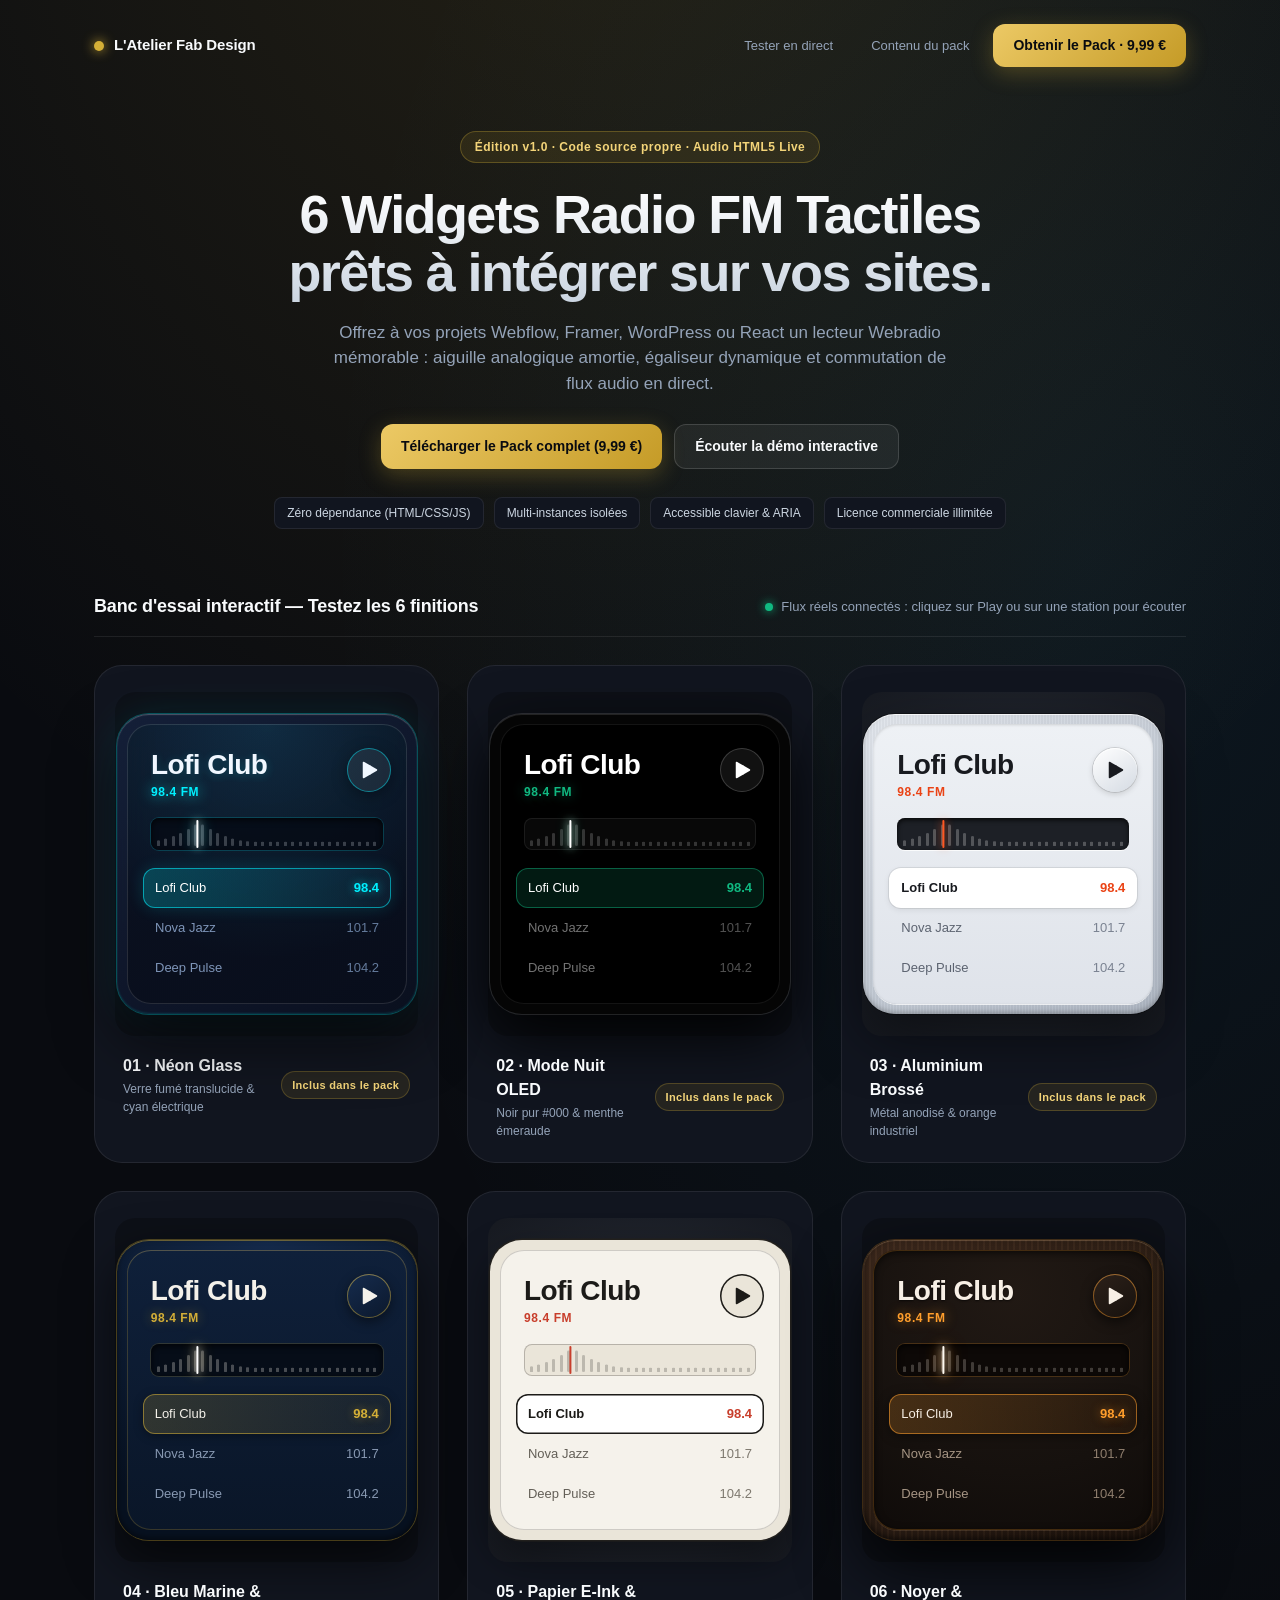
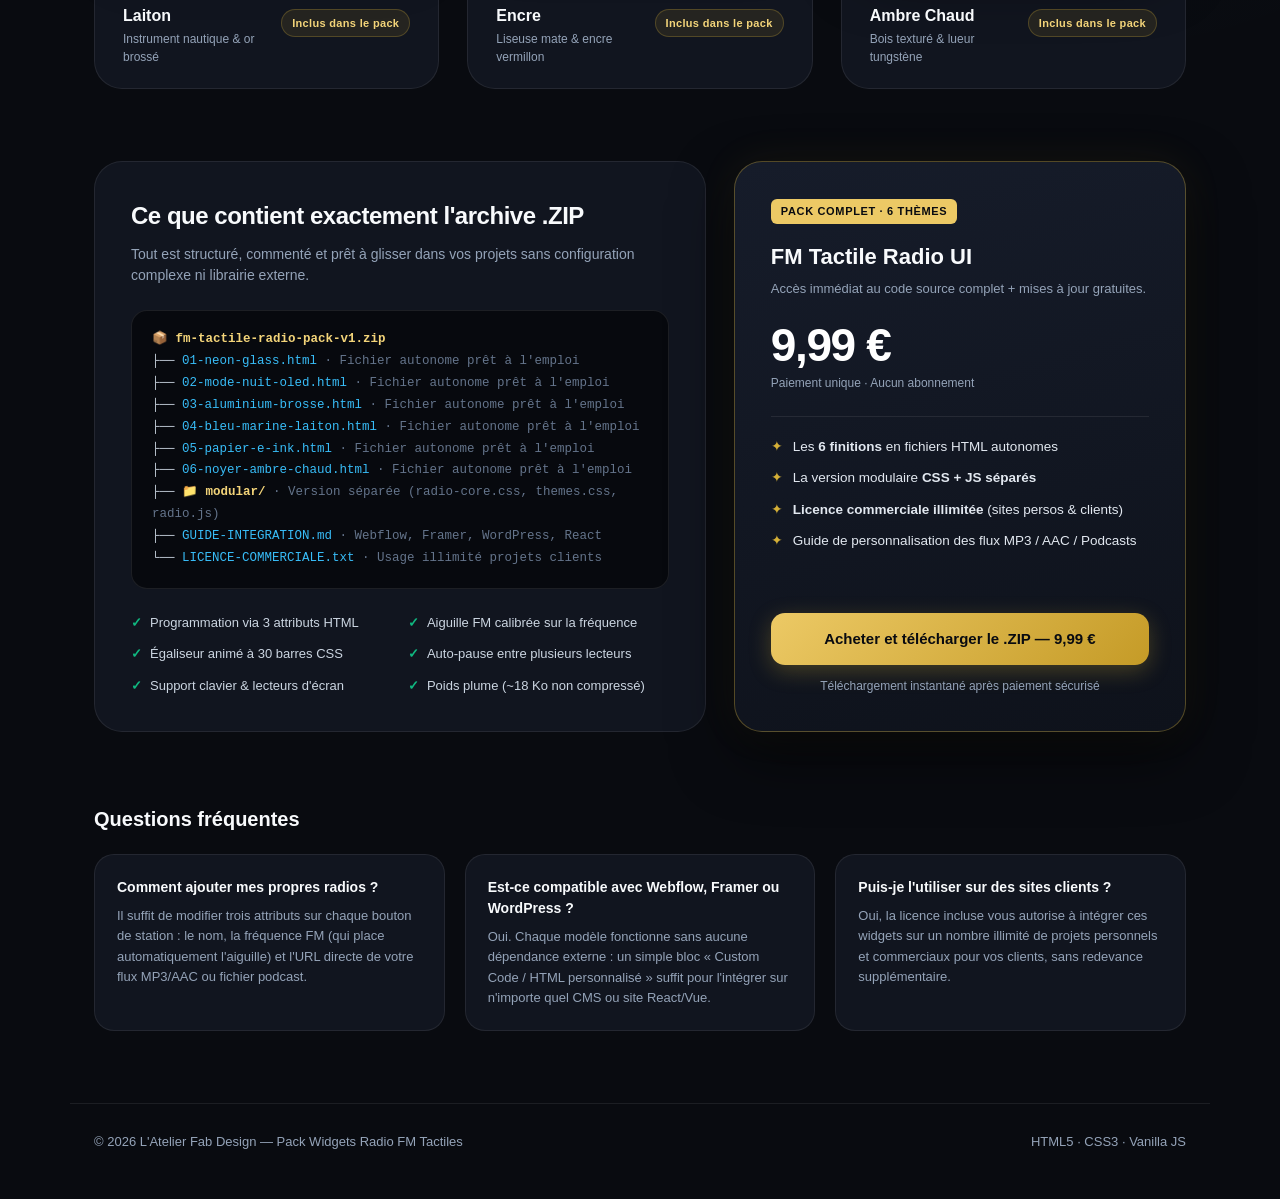
==== index.html @ 163e1817 "Add files via upload" ====
<!DOCTYPE html>
<html lang="fr">
<head>
  <meta charset="UTF-8">
  <meta name="viewport" content="width=device-width, initial-scale=1.0">
  <title>FM Tactile UI — Pack de 6 Widgets Radio Interactifs (HTML/CSS/JS)</title>
  <style>
    :root {
      --bg-page: #090b10;
      --bg-surface: #11151f;
      --bg-surface-hover: #161b28;
      --border-subtle: rgba(255, 255, 255, 0.08);
      --border-strong: rgba(255, 255, 255, 0.16);
      --text-primary: #f8fafc;
      --text-secondary: #94a3b8;
      --accent-gold: #d4af37;
      --accent-cyan: #38bdf8;
      --accent-green: #10b981;
    }

    * {
      box-sizing: border-box;
      margin: 0;
      padding: 0;
    }

    html {
      scroll-behavior: smooth;
    }

    body {
      background-color: var(--bg-page);
      background-image:
        radial-gradient(ellipse 80% 45% at 50% -10%, rgba(212, 175, 55, 0.14), transparent),
        radial-gradient(ellipse 60% 40% at 85% 20%, rgba(56, 189, 248, 0.07), transparent);
      color: var(--text-primary);
      font-family: -apple-system, BlinkMacSystemFont, "Segoe UI", Roboto, Helvetica, Arial, sans-serif;
      -webkit-font-smoothing: antialiased;
      line-height: 1.5;
    }

    /* Navigation commerciale */
    .topbar {
      max-width: 1140px;
      margin: 0 auto;
      padding: 24px 24px 0;
      display: flex;
      align-items: center;
      justify-content: space-between;
      gap: 16px;
    }

    .brand {
      display: flex;
      align-items: center;
      gap: 10px;
      font-weight: 700;
      font-size: 15px;
      letter-spacing: -0.01em;
      color: var(--text-primary);
      text-decoration: none;
    }

    .brand-dot {
      width: 10px;
      height: 10px;
      border-radius: 50%;
      background: var(--accent-gold);
      box-shadow: 0 0 12px var(--accent-gold);
    }

    .nav-actions {
      display: flex;
      align-items: center;
      gap: 10px;
    }

    .btn-ghost {
      color: var(--text-secondary);
      text-decoration: none;
      font-size: 13px;
      font-weight: 500;
      padding: 8px 14px;
      border-radius: 10px;
      transition: color 180ms ease, background-color 180ms ease;
    }

    .btn-ghost:hover {
      color: var(--text-primary);
      background: rgba(255, 255, 255, 0.05);
    }

    @media (max-width: 640px) {
      .btn-ghost { display: none; }
    }

    .btn-primary {
      display: inline-flex;
      align-items: center;
      justify-content: center;
      gap: 8px;
      background: linear-gradient(135deg, #ecc965 0%, #c59b27 100%);
      color: #090b10;
      font-weight: 700;
      font-size: 14px;
      padding: 11px 20px;
      border-radius: 12px;
      text-decoration: none;
      border: 0;
      cursor: pointer;
      box-shadow: 0 6px 22px rgba(212, 175, 55, 0.28);
      transition: transform 180ms ease, box-shadow 180ms ease, filter 180ms ease;
    }

    .btn-primary:hover {
      transform: translateY(-1px);
      box-shadow: 0 10px 28px rgba(212, 175, 55, 0.42);
      filter: brightness(1.04);
    }

    .btn-secondary {
      display: inline-flex;
      align-items: center;
      justify-content: center;
      gap: 8px;
      background: rgba(255, 255, 255, 0.06);
      color: var(--text-primary);
      font-weight: 600;
      font-size: 14px;
      padding: 11px 20px;
      border-radius: 12px;
      text-decoration: none;
      border: 1px solid rgba(255, 255, 255, 0.14);
      transition: background-color 180ms ease, border-color 180ms ease;
    }

    .btn-secondary:hover {
      background: rgba(255, 255, 255, 0.11);
      border-color: rgba(255, 255, 255, 0.25);
    }

    /* Hero Section */
    .hero {
      max-width: 840px;
      margin: 0 auto;
      padding: 64px 24px 48px;
      text-align: center;
    }

    .pill-tag {
      display: inline-flex;
      align-items: center;
      gap: 8px;
      font-size: 12px;
      font-weight: 600;
      letter-spacing: 0.04em;
      color: #f3d479;
      background: rgba(212, 175, 55, 0.1);
      border: 1px solid rgba(212, 175, 55, 0.3);
      padding: 6px 14px;
      border-radius: 999px;
      margin-bottom: 22px;
    }

    .hero h1 {
      font-size: clamp(32px, 5vw, 54px);
      font-weight: 800;
      letter-spacing: -0.03em;
      line-height: 1.08;
      margin-bottom: 18px;
      background: linear-gradient(180deg, #ffffff 0%, #cbd5e1 100%);
      -webkit-background-clip: text;
      -webkit-text-fill-color: transparent;
    }

    .hero p {
      font-size: 17px;
      color: var(--text-secondary);
      max-width: 630px;
      margin: 0 auto 28px;
    }

    .hero-ctas {
      display: flex;
      flex-wrap: wrap;
      justify-content: center;
      gap: 12px;
      margin-bottom: 28px;
    }

    .specs-bar {
      display: flex;
      flex-wrap: wrap;
      justify-content: center;
      gap: 10px;
    }

    .spec-chip {
      font-size: 12px;
      font-weight: 500;
      color: #cbd5e1;
      background: var(--bg-surface);
      border: 1px solid var(--border-subtle);
      padding: 6px 12px;
      border-radius: 8px;
    }

    /* Banc d'essai interactif des 6 modèles */
    .showcase-section {
      max-width: 1140px;
      margin: 0 auto;
      padding: 16px 24px 72px;
    }

    .section-bar {
      display: flex;
      flex-wrap: wrap;
      align-items: center;
      justify-content: space-between;
      gap: 12px;
      margin-bottom: 28px;
      padding-bottom: 16px;
      border-bottom: 1px solid var(--border-subtle);
    }

    .section-bar h2 {
      font-size: 18px;
      font-weight: 600;
      letter-spacing: -0.01em;
    }

    .live-hint {
      display: inline-flex;
      align-items: center;
      gap: 8px;
      font-size: 13px;
      color: var(--text-secondary);
    }

    .live-dot {
      width: 8px;
      height: 8px;
      border-radius: 50%;
      background: var(--accent-green);
      box-shadow: 0 0 10px var(--accent-green);
    }

    .grid {
      display: grid;
      grid-template-columns: repeat(auto-fit, minmax(330px, 1fr));
      gap: 28px;
    }

    .card {
      background: var(--bg-surface);
      border: 1px solid var(--border-subtle);
      border-radius: 28px;
      padding: 26px 20px 22px;
      display: flex;
      flex-direction: column;
      align-items: center;
      transition: transform 240ms cubic-bezier(0.22, 1, 0.36, 1), border-color 240ms ease, background-color 240ms ease;
    }

    .card:hover {
      transform: translateY(-4px);
      border-color: var(--border-strong);
      background: var(--bg-surface-hover);
    }

    .stage {
      width: 100%;
      padding: 22px 0;
      border-radius: 20px;
      display: grid;
      place-items: center;
      margin-bottom: 18px;
      background: rgba(0, 0, 0, 0.25);
    }

    .stage.stage-light {
      background: radial-gradient(circle at 50% 50%, #2a2f3a 0%, #171a21 100%);
    }

    .card-footer {
      width: 100%;
      padding: 0 8px;
      display: flex;
      align-items: center;
      justify-content: space-between;
      gap: 12px;
    }

    .card-meta h3 {
      font-size: 16px;
      font-weight: 600;
      color: var(--text-primary);
    }

    .card-meta p {
      font-size: 12px;
      color: var(--text-secondary);
      margin-top: 2px;
    }

    .included-badge {
      flex: none;
      font-size: 11px;
      font-weight: 600;
      letter-spacing: 0.03em;
      color: #f3d479;
      background: rgba(212, 175, 55, 0.1);
      border: 1px solid rgba(212, 175, 55, 0.26);
      padding: 5px 10px;
      border-radius: 999px;
    }

    /* Section Contenu du Pack & Bloc Tarifaire */
    .offer-section {
      max-width: 1140px;
      margin: 0 auto 72px;
      padding: 0 24px;
      display: grid;
      grid-template-columns: 1.15fr 0.85fr;
      gap: 28px;
      align-items: stretch;
    }

    @media (max-width: 900px) {
      .offer-section {
        grid-template-columns: 1fr;
      }
    }

    .zip-card, .pricing-card {
      background: var(--bg-surface);
      border: 1px solid var(--border-subtle);
      border-radius: 28px;
      padding: 36px;
    }

    @media (max-width: 600px) {
      .zip-card, .pricing-card {
        padding: 24px;
      }
    }

    .zip-card h2 {
      font-size: 24px;
      font-weight: 700;
      letter-spacing: -0.02em;
      margin-bottom: 10px;
    }

    .zip-card > p {
      font-size: 14px;
      color: var(--text-secondary);
      margin-bottom: 24px;
    }

    .zip-tree {
      background: #07090e;
      border: 1px solid rgba(255, 255, 255, 0.09);
      border-radius: 16px;
      padding: 18px 20px;
      font-family: ui-monospace, SFMono-Regular, Menlo, Monaco, Consolas, monospace;
      font-size: 12.5px;
      line-height: 1.75;
      color: #cbd5e1;
      margin-bottom: 24px;
    }

    .zip-tree .folder { color: #f3d479; font-weight: 600; }
    .zip-tree .file { color: #38bdf8; }
    .zip-tree .note { color: #64748b; }

    .features-list {
      list-style: none;
      display: grid;
      grid-template-columns: 1fr 1fr;
      gap: 12px 16px;
      font-size: 13px;
      color: #cbd5e1;
    }

    @media (max-width: 560px) {
      .features-list {
        grid-template-columns: 1fr;
      }
    }

    .features-list li::before {
      content: "✓";
      color: var(--accent-green);
      font-weight: 700;
      margin-right: 8px;
    }

    /* Carte Tarifaire */
    .pricing-card {
      background: linear-gradient(165deg, #161c2a 0%, #0e121b 100%);
      border: 1px solid rgba(212, 175, 55, 0.35);
      box-shadow: 0 24px 60px rgba(0, 0, 0, 0.55), 0 0 40px rgba(212, 175, 55, 0.08);
      display: flex;
      flex-direction: column;
      justify-content: space-between;
    }

    .pricing-badge {
      display: inline-block;
      align-self: flex-start;
      font-size: 11px;
      font-weight: 700;
      text-transform: uppercase;
      letter-spacing: 0.06em;
      color: #090b10;
      background: #ecc965;
      padding: 4px 10px;
      border-radius: 6px;
      margin-bottom: 16px;
    }

    .pricing-card h3 {
      font-size: 22px;
      font-weight: 700;
      margin-bottom: 6px;
    }

    .pricing-sub {
      font-size: 13px;
      color: var(--text-secondary);
      margin-bottom: 24px;
    }

    .price-row {
      display: flex;
      align-items: baseline;
      gap: 10px;
      margin-bottom: 6px;
    }

    .price-amount {
      font-size: 46px;
      font-weight: 800;
      letter-spacing: -0.03em;
      color: #ffffff;
      line-height: 1;
    }

    .price-tax {
      font-size: 12px;
      color: var(--text-secondary);
      margin-bottom: 24px;
    }

    .pricing-perks {
      list-style: none;
      display: flex;
      flex-direction: column;
      gap: 11px;
      font-size: 13.5px;
      color: #e2e8f0;
      margin-bottom: 28px;
      padding-top: 20px;
      border-top: 1px solid var(--border-subtle);
    }

    .pricing-perks li::before {
      content: "✦";
      color: var(--accent-gold);
      margin-right: 10px;
    }

    .btn-buy-full {
      width: 100%;
      padding: 15px 20px;
      font-size: 15px;
      border-radius: 14px;
    }

    .guarantee-note {
      text-align: center;
      font-size: 12px;
      color: var(--text-secondary);
      margin-top: 12px;
    }

    /* FAQ rapide */
    .faq-section {
      max-width: 1140px;
      margin: 0 auto 72px;
      padding: 0 24px;
    }

    .faq-section h2 {
      font-size: 20px;
      font-weight: 700;
      margin-bottom: 20px;
    }

    .faq-grid {
      display: grid;
      grid-template-columns: repeat(auto-fit, minmax(260px, 1fr));
      gap: 20px;
    }

    .faq-item {
      background: var(--bg-surface);
      border: 1px solid var(--border-subtle);
      border-radius: 20px;
      padding: 22px;
    }

    .faq-item h3 {
      font-size: 14px;
      font-weight: 600;
      color: var(--text-primary);
      margin-bottom: 8px;
    }

    .faq-item p {
      font-size: 13px;
      color: var(--text-secondary);
      line-height: 1.55;
    }

    /* Footer */
    footer {
      max-width: 1140px;
      margin: 0 auto;
      padding: 28px 24px 48px;
      border-top: 1px solid var(--border-subtle);
      display: flex;
      flex-wrap: wrap;
      justify-content: space-between;
      align-items: center;
      gap: 16px;
      font-size: 13px;
      color: var(--text-secondary);
    }

    /* ========================================================================
       STYLES DU COMPOSANT WIDGET RADIO (DÉMONSTRATION INTERACTIVE)
    ========================================================================= */
    @property --lvl { syntax: "<number>"; inherits: false; initial-value: 0.2; }

    .radio-bg {
      --eq-dur: 800ms;
      --eq-low: 0.4;
      --eq-ease: ease-in-out;
      --tuner-dur: 700ms;
      --tuner-ease: cubic-bezier(0.34, 1.36, 0.64, 1);
      --pill-dur: 250ms;
      --pill-ease: cubic-bezier(0.22, 1, 0.36, 1);
      --text-swap-dur: 150ms;
      --text-swap-translate-y: 4px;
      --text-swap-blur: 2px;
      --text-swap-ease: ease-in-out;
      --ease-smooth-out: cubic-bezier(0.22, 1, 0.36, 1);
      --press-dur: 150ms;
      --press-scale: 0.99;
      --play-pause-dur: 200ms;
      --play-pause-ease: cubic-bezier(0.22, 1, 0.36, 1);

      font-family: -apple-system, BlinkMacSystemFont, "Segoe UI", Roboto, Helvetica, Arial, sans-serif;
      -webkit-font-smoothing: antialiased;
      width: 300px;
      height: 300px;
      padding: 10px;
      border-radius: 32px;
      display: grid;
      place-items: center;
    }

    :where(.radio-bg), :where(.radio-bg) *, :where(.radio-bg) *::before, :where(.radio-bg) *::after {
      box-sizing: border-box;
      margin: 0;
      padding: 0;
    }

    :where(.radio-bg) button {
      font: inherit;
      border: 0;
      background: none;
      color: inherit;
      cursor: pointer;
      text-align: left;
      -webkit-tap-highlight-color: transparent;
      touch-action: manipulation;
      -webkit-user-select: none;
      user-select: none;
      -webkit-touch-callout: none;
    }

    .radio-bg .radio {
      width: 280px;
      height: 280px;
      padding: 16px;
      border-radius: 24px;
      display: flex;
      flex-direction: column;
      justify-content: space-between;
    }

    .radio-bg .head {
      display: flex;
      align-items: flex-start;
      justify-content: space-between;
      gap: 12px;
      padding: 8px 0 0 8px;
    }

    .radio-bg .meta { flex: 1; min-width: 0; }

    .radio-bg .name {
      font-size: 28px;
      line-height: 34px;
      font-weight: 600;
      letter-spacing: -0.02em;
      white-space: nowrap;
      overflow: hidden;
      text-overflow: ellipsis;
    }

    .radio-bg .freq {
      font-size: 12px;
      line-height: 16px;
      font-weight: 700;
      letter-spacing: 0.05em;
      font-variant-numeric: tabular-nums;
      margin-top: 2px;
    }

    .radio-bg .t-text-swap {
      display: inline-block;
      transform: translateY(0);
      filter: blur(0);
      opacity: 1;
      transition: transform var(--text-swap-dur) var(--text-swap-ease), filter var(--text-swap-dur) var(--text-swap-ease), opacity var(--text-swap-dur) var(--text-swap-ease);
    }
    .radio-bg .t-text-swap.is-soft { --text-swap-translate-y: 0px; }
    .radio-bg .t-text-swap.is-exit { transform: translateY(calc(var(--text-swap-translate-y) * -1)); filter: blur(var(--text-swap-blur)); opacity: 0; }
    .radio-bg .t-text-swap.is-enter-start { transform: translateY(var(--text-swap-translate-y)); filter: blur(var(--text-swap-blur)); opacity: 0; transition: none; }

    .radio-bg .play {
      --press-scale: 0.94;
      flex: none;
      width: 44px;
      height: 44px;
      border-radius: 50%;
      display: grid;
      place-items: center;
      transition: transform var(--press-dur) var(--ease-smooth-out), box-shadow var(--press-dur) var(--ease-smooth-out), color var(--press-dur) var(--ease-smooth-out), background-color var(--press-dur) var(--ease-smooth-out);
    }

    .radio-bg .play.is-loading { animation: radio-buffer 900ms ease-in-out infinite alternate; }
    @keyframes radio-buffer { from { opacity: 0.55; } to { opacity: 1; } }

    .radio-bg .play .t-play-pause { width: 24px; height: 24px; }
    .radio-bg .play:is(:active, .is-pressed) { transform: scale(var(--press-scale)); }

    .radio-bg .list { position: relative; display: flex; flex-direction: column; gap: 0; }

    .radio-bg .pill {
      position: absolute;
      left: 0;
      top: 0;
      width: 100%;
      height: 40px;
      border-radius: 12px;
      transform: translateY(0);
      transition: transform var(--pill-dur) var(--pill-ease);
    }
    .radio-bg .pill.no-anim { transition: none; }

    .radio-bg .tuner {
      position: relative;
      height: 32px;
      margin: 0 8px;
      padding: 4px 6px;
      border-radius: 8px;
      display: flex;
      align-items: flex-end;
      justify-content: space-between;
    }

    .radio-bg .tuner .bar {
      --lvl: 0.2;
      flex: none;
      width: 3px;
      height: 100%;
      border-radius: 2px;
      transform-origin: bottom;
      transform: scaleY(var(--lvl));
      transition: --lvl var(--tuner-dur) var(--tuner-ease);
    }

    .radio-bg .tuner[data-playing="true"] .bar {
      animation: radio-eq var(--bar-dur, 800ms) var(--eq-ease) infinite alternate;
      animation-delay: var(--bar-delay, 0ms);
    }

    @keyframes radio-eq {
      from { transform: scaleY(calc(var(--lvl) * var(--eq-low))); }
      to { transform: scaleY(var(--lvl)); }
    }

    .radio-bg .tuner .needle {
      position: absolute;
      left: 0;
      top: 2px;
      bottom: 2px;
      width: 2px;
      margin-left: -1px;
      border-radius: 2px;
      transform: translateX(0);
      transition: transform var(--tuner-dur) var(--tuner-ease);
    }
    .radio-bg .tuner .needle.no-anim { transition: none; }

    .radio-bg .row {
      --press-scale: 0.99;
      position: relative;
      height: 40px;
      padding: 0 12px;
      border-radius: 12px;
      display: flex;
      align-items: center;
      justify-content: space-between;
      font-size: 13px;
      font-weight: 500;
      line-height: 20px;
      transition: transform var(--press-dur) var(--ease-smooth-out), color var(--press-dur) var(--ease-smooth-out);
    }
    .radio-bg .row .f { font-variant-numeric: tabular-nums; transition: color var(--press-dur) var(--ease-smooth-out); }
    .radio-bg .row:is(:active, .is-pressed) { transform: scale(var(--press-scale)); }

    .radio-bg .t-play-pause { display: inline-grid; place-items: center; width: 24px; height: 24px; flex: none; }
    .radio-bg .t-play-pause svg { display: block; width: 100%; height: 100%; overflow: visible; }
    .radio-bg .t-play-pause path { fill: currentColor; stroke: currentColor; stroke-width: 1.5; stroke-linejoin: round; vector-effect: non-scaling-stroke; transition: d var(--play-pause-dur) var(--play-pause-ease), opacity var(--play-pause-dur) var(--play-pause-ease); }
    .radio-bg .t-play-pause .t-pp-pl, .radio-bg .t-play-pause .t-pp-pr, .radio-bg .t-play-pause[data-state="pause"] .t-pp-l, .radio-bg .t-play-pause[data-state="pause"] .t-pp-r { opacity: 0; }
    .radio-bg .t-play-pause[data-state="pause"] .t-pp-pl, .radio-bg .t-play-pause[data-state="pause"] .t-pp-pr { opacity: 1; }
    @supports (d: path("M0 0")) {
      .radio-bg .t-play-pause .t-pp-pl, .radio-bg .t-play-pause .t-pp-pr { display: none; }
      .radio-bg .t-play-pause .t-pp-l { d: path("M6.5 4.5 13 8.25 13 15.75 6.5 19.5Z"); }
      .radio-bg .t-play-pause .t-pp-r { d: path("M13 8.25 19.5 12 19.5 12 13 15.75Z"); }
      .radio-bg .t-play-pause[data-state="pause"] .t-pp-l { opacity: 1; d: path("M6.5 5 10 5 10 19 6.5 19Z"); }
      .radio-bg .t-play-pause[data-state="pause"] .t-pp-r { opacity: 1; d: path("M14 5 17.5 5 17.5 19 14 19Z"); }
    }

    @media (prefers-reduced-motion: reduce) {
      .radio-bg .tuner .bar, .radio-bg .tuner .needle, .radio-bg .t-text-swap,
      .radio-bg .pill, .radio-bg .row, .radio-bg .play, .radio-bg .t-play-pause path {
        animation: none !important;
        transition: none !important;
      }
      .radio-bg .row:is(:active, .is-pressed), .radio-bg .play:is(:active, .is-pressed) { transform: none; }
    }

    /* THÈME 1 : NÉON GLASS */
    .theme-neon-glass {
      background: linear-gradient(145deg, rgba(22, 34, 62, 0.85) 0%, rgba(10, 16, 32, 0.92) 100%);
      backdrop-filter: blur(20px);
      -webkit-backdrop-filter: blur(20px);
      box-shadow: inset 0 1px 1px rgba(255, 255, 255, 0.25), inset 0 -1px 2px rgba(0, 240, 255, 0.15), 0 0 0 1px rgba(0, 240, 255, 0.28), 0 24px 60px rgba(0, 0, 0, 0.65), 0 0 40px rgba(0, 240, 255, 0.12);
      color: #f0f7ff;
    }
    .theme-neon-glass .radio { background: radial-gradient(circle at 50% 0%, rgba(0, 240, 255, 0.08) 0%, rgba(8, 13, 26, 0.75) 75%); box-shadow: inset 0 0 0 1px rgba(255, 255, 255, 0.12); }
    .theme-neon-glass .name { color: #f0f7ff; text-shadow: 0 2px 10px rgba(0, 240, 255, 0.2); }
    .theme-neon-glass .freq { color: #00f0ff; text-shadow: 0 0 14px rgba(0, 240, 255, 0.75); }
    .theme-neon-glass .play { color: #f0f7ff; background: rgba(255, 255, 255, 0.07); box-shadow: inset 0 0 0 1px rgba(0, 240, 255, 0.45), 0 4px 15px rgba(0, 0, 0, 0.35); }
    @media (hover: hover) and (pointer: fine) { .theme-neon-glass .play:hover { color: #00f0ff; box-shadow: inset 0 0 0 1px #00f0ff, 0 0 18px rgba(0, 240, 255, 0.45); } }
    .theme-neon-glass .pill { background: linear-gradient(90deg, rgba(0, 240, 255, 0.22) 0%, rgba(56, 189, 248, 0.08) 100%); box-shadow: inset 0 0 0 1px rgba(0, 240, 255, 0.55), 0 0 16px rgba(0, 240, 255, 0.15); }
    .theme-neon-glass .tuner { background: rgba(4, 8, 18, 0.75); box-shadow: inset 0 2px 6px rgba(0, 0, 0, 0.7), 0 0 0 1px rgba(0, 240, 255, 0.18); }
    .theme-neon-glass .tuner .bar { background: rgba(240, 247, 255, 0.22); }
    .theme-neon-glass .tuner[data-playing="true"] .bar { background: linear-gradient(to top, #0284c7, #00f0ff); }
    .theme-neon-glass .tuner .needle { background: #ffffff; box-shadow: 0 0 8px #ffffff, 0 0 16px #00f0ff; }
    .theme-neon-glass .row { color: #7e95b8; }
    .theme-neon-glass .row[aria-checked="true"] { color: #ffffff; }
    .theme-neon-glass .row .f { color: #647b9c; }
    .theme-neon-glass .row[aria-checked="true"] .f { color: #00f0ff; font-weight: 600; text-shadow: 0 0 10px rgba(0, 240, 255, 0.6); }
    @media (hover: hover) and (pointer: fine) { .theme-neon-glass .row:hover { color: #f0f7ff; } }
    .theme-neon-glass button:focus-visible { outline: 2px solid #00f0ff; outline-offset: 2px; }

    /* THÈME 2 : MODE NUIT OLED */
    .theme-oled-dark {
      background: #050505;
      box-shadow: inset 0 1px 0 rgba(255, 255, 255, 0.12), 0 0 0 1px rgba(255, 255, 255, 0.12), 0 24px 60px rgba(0, 0, 0, 0.9);
      color: #ffffff;
    }
    .theme-oled-dark .radio { background: #000000; box-shadow: inset 0 0 0 1px rgba(255, 255, 255, 0.08); }
    .theme-oled-dark .name { color: #ffffff; }
    .theme-oled-dark .freq { color: #10b981; text-shadow: 0 0 12px rgba(16, 185, 129, 0.5); }
    .theme-oled-dark .play { color: #ffffff; background: #111111; box-shadow: inset 0 0 0 1px rgba(255, 255, 255, 0.18); }
    @media (hover: hover) and (pointer: fine) { .theme-oled-dark .play:hover { color: #10b981; box-shadow: inset 0 0 0 1px #10b981, 0 0 14px rgba(16, 185, 129, 0.3); } }
    .theme-oled-dark .pill { background: rgba(16, 185, 129, 0.14); box-shadow: inset 0 0 0 1px rgba(16, 185, 129, 0.45); }
    .theme-oled-dark .tuner { background: #080808; box-shadow: inset 0 0 0 1px rgba(255, 255, 255, 0.08); }
    .theme-oled-dark .tuner .bar { background: rgba(255, 255, 255, 0.18); }
    .theme-oled-dark .tuner[data-playing="true"] .bar { background: linear-gradient(to top, #059669, #34d399); }
    .theme-oled-dark .tuner .needle { background: #ffffff; box-shadow: 0 0 8px #ffffff, 0 0 12px #10b981; }
    .theme-oled-dark .row { color: #737373; }
    .theme-oled-dark .row[aria-checked="true"] { color: #ffffff; }
    .theme-oled-dark .row .f { color: #525252; }
    .theme-oled-dark .row[aria-checked="true"] .f { color: #10b981; font-weight: 600; }
    @media (hover: hover) and (pointer: fine) { .theme-oled-dark .row:hover { color: #e5e5e5; } }
    .theme-oled-dark button:focus-visible { outline: 2px solid #10b981; outline-offset: 2px; }

    /* THÈME 3 : ALUMINIUM BROSSÉ */
    .theme-brushed-alu {
      background: repeating-linear-gradient(90deg, rgba(255,255,255,0.04) 0px, rgba(255,255,255,0.04) 1px, rgba(0,0,0,0.03) 1px, rgba(0,0,0,0.03) 3px), linear-gradient(145deg, #e2e6ec 0%, #c5ccd6 50%, #aeb6c2 100%);
      box-shadow: inset 0 1px 1px rgba(255, 255, 255, 0.85), inset 0 -2px 5px rgba(0, 0, 0, 0.25), 0 0 0 1px rgba(0, 0, 0, 0.35), 0 24px 55px rgba(0, 0, 0, 0.5);
      color: #181a1f;
    }
    .theme-brushed-alu .radio { background: linear-gradient(180deg, #eef1f5 0%, #dfe3ea 100%); box-shadow: inset 0 1px 3px rgba(0, 0, 0, 0.14), 0 1px 0 rgba(255, 255, 255, 0.75); }
    .theme-brushed-alu .name { color: #181a1f; }
    .theme-brushed-alu .freq { color: #ea4315; }
    .theme-brushed-alu .play { color: #181a1f; background: linear-gradient(145deg, #ffffff, #d5dbe3); box-shadow: inset 0 1px 0 rgba(255, 255, 255, 0.9), 0 2px 6px rgba(0, 0, 0, 0.16), 0 0 0 1px rgba(0, 0, 0, 0.12); }
    @media (hover: hover) and (pointer: fine) { .theme-brushed-alu .play:hover { color: #ea4315; } }
    .theme-brushed-alu .pill { background: #ffffff; box-shadow: 0 2px 6px rgba(0, 0, 0, 0.08), 0 0 0 1px rgba(0, 0, 0, 0.08); }
    .theme-brushed-alu .tuner { background: #1d2026; box-shadow: inset 0 2px 5px rgba(0, 0, 0, 0.75), 0 1px 0 rgba(255, 255, 255, 0.8); }
    .theme-brushed-alu .tuner .bar { background: rgba(255, 255, 255, 0.24); }
    .theme-brushed-alu .tuner[data-playing="true"] .bar { background: linear-gradient(to top, #ea4315, #ff8a65); }
    .theme-brushed-alu .tuner .needle { background: #ff5722; box-shadow: 0 0 8px rgba(255, 87, 34, 0.9); }
    .theme-brushed-alu .row { color: #5c6370; }
    .theme-brushed-alu .row[aria-checked="true"] { color: #181a1f; font-weight: 600; }
    .theme-brushed-alu .row .f { color: #7a8291; }
    .theme-brushed-alu .row[aria-checked="true"] .f { color: #ea4315; font-weight: 700; }
    @media (hover: hover) and (pointer: fine) { .theme-brushed-alu .row:hover { color: #181a1f; } }
    .theme-brushed-alu button:focus-visible { outline: 2px solid #ea4315; outline-offset: 2px; }

    /* THÈME 4 : BLEU MARINE & LAITON */
    .theme-navy-brass {
      background: radial-gradient(circle at 50% 0%, #14294a 0%, #071120 85%);
      box-shadow: inset 0 1px 0 0 rgba(212, 175, 55, 0.45), inset 0 -2px 6px rgba(0, 0, 0, 0.5), 0 0 0 1px rgba(212, 175, 55, 0.32), 0 20px 50px rgba(0, 0, 0, 0.65);
      color: #f4f1ea;
    }
    .theme-navy-brass .radio { background: linear-gradient(180deg, #0f203a 0%, #0a1628 100%); box-shadow: inset 0 0 0 1px rgba(212, 175, 55, 0.22), inset 0 1px 0 0 rgba(244, 241, 234, 0.12); }
    .theme-navy-brass .name { color: #f4f1ea; }
    .theme-navy-brass .freq { color: #d4af37; text-shadow: 0 0 12px rgba(212, 175, 55, 0.45); }
    .theme-navy-brass .play { color: #f4f1ea; background: linear-gradient(145deg, #162c4e, #0b182c); box-shadow: inset 0 0 0 1px rgba(212, 175, 55, 0.48), inset 0 1px 0 rgba(244, 241, 234, 0.15), 0 4px 12px rgba(0, 0, 0, 0.45); }
    @media (hover: hover) and (pointer: fine) { .theme-navy-brass .play:hover { color: #d4af37; box-shadow: inset 0 0 0 1px #d4af37, 0 0 16px rgba(212, 175, 55, 0.3); } }
    .theme-navy-brass .pill { background: linear-gradient(90deg, rgba(212, 175, 55, 0.18) 0%, rgba(212, 175, 55, 0.06) 100%); box-shadow: inset 0 0 0 1px rgba(212, 175, 55, 0.55), 0 2px 10px rgba(0, 0, 0, 0.35); }
    .theme-navy-brass .tuner { background: #060d18; box-shadow: inset 0 2px 6px rgba(0, 0, 0, 0.75), 0 0 0 1px rgba(212, 175, 55, 0.18); }
    .theme-navy-brass .tuner .bar { background: rgba(244, 241, 234, 0.28); }
    .theme-navy-brass .tuner[data-playing="true"] .bar { background: linear-gradient(to top, #d4af37, #fff7df); }
    .theme-navy-brass .tuner .needle { background: #ffffff; box-shadow: 0 0 8px #ffffff, 0 0 14px #d4af37; }
    .theme-navy-brass .row { color: #8899b2; }
    .theme-navy-brass .row[aria-checked="true"] { color: #f4f1ea; }
    .theme-navy-brass .row .f { color: #8899b2; }
    .theme-navy-brass .row[aria-checked="true"] .f { color: #d4af37; font-weight: 600; text-shadow: 0 0 10px rgba(212, 175, 55, 0.45); }
    @media (hover: hover) and (pointer: fine) { .theme-navy-brass .row:hover { color: #f4f1ea; } }
    .theme-navy-brass button:focus-visible { outline: 2px solid #d4af37; outline-offset: 2px; }

    /* THÈME 5 : PAPIER E-INK & ENCRE */
    .theme-e-ink {
      background: #eae5d9;
      box-shadow: 0 0 0 1.5px #22201d, 0 18px 40px rgba(0, 0, 0, 0.45);
      color: #1c1b18;
    }
    .theme-e-ink .radio { background: #f5f2eb; box-shadow: inset 0 0 0 1px rgba(28, 27, 24, 0.18); }
    .theme-e-ink .name { color: #1c1b18; }
    .theme-e-ink .freq { color: #c83e2b; }
    .theme-e-ink .play { color: #1c1b18; background: #eae5d9; box-shadow: inset 0 0 0 1.5px #1c1b18; }
    @media (hover: hover) and (pointer: fine) { .theme-e-ink .play:hover { background: #1c1b18; color: #f5f2eb; } }
    .theme-e-ink .pill { background: #ffffff; box-shadow: inset 0 0 0 1.5px #1c1b18; }
    .theme-e-ink .tuner { background: #eae5d9; box-shadow: inset 0 0 0 1px rgba(28, 27, 24, 0.25); }
    .theme-e-ink .tuner .bar { background: rgba(28, 27, 24, 0.22); }
    .theme-e-ink .tuner[data-playing="true"] .bar { background: #1c1b18; }
    .theme-e-ink .tuner .needle { background: #c83e2b; width: 2.5px; }
    .theme-e-ink .row { color: #635f57; }
    .theme-e-ink .row[aria-checked="true"] { color: #1c1b18; font-weight: 600; }
    .theme-e-ink .row .f { color: #7d786e; }
    .theme-e-ink .row[aria-checked="true"] .f { color: #c83e2b; font-weight: 700; }
    @media (hover: hover) and (pointer: fine) { .theme-e-ink .row:hover { color: #1c1b18; } }
    .theme-e-ink button:focus-visible { outline: 2px solid #c83e2b; outline-offset: 2px; }

    /* THÈME 6 : NOYER & AMBRE CHAUD */
    .theme-walnut-amber {
      background: repeating-linear-gradient(90deg, rgba(255, 190, 130, 0.03) 0px, rgba(255, 190, 130, 0.03) 2px, rgba(0, 0, 0, 0.08) 2px, rgba(0, 0, 0, 0.08) 6px), linear-gradient(145deg, #3c281c 0%, #2b1d14 55%, #1c120c 100%);
      box-shadow: inset 0 1px 1px rgba(255, 205, 155, 0.28), inset 0 -2px 6px rgba(0, 0, 0, 0.65), 0 0 0 1px rgba(255, 158, 44, 0.22), 0 26px 65px rgba(0, 0, 0, 0.85);
      color: #f7efe5;
    }
    .theme-walnut-amber .radio { background: radial-gradient(circle at 50% 15%, #211914 0%, #16110e 65%, #0f0b09 100%); box-shadow: inset 0 0 0 1px rgba(255, 158, 44, 0.22), inset 0 2px 8px rgba(0, 0, 0, 0.75), 0 1px 0 rgba(255, 205, 155, 0.14); }
    .theme-walnut-amber .name { color: #f7efe5; text-shadow: 0 1px 2px rgba(0, 0, 0, 0.6); }
    .theme-walnut-amber .freq { color: #ff9e2c; text-shadow: 0 0 12px rgba(255, 158, 44, 0.55); }
    .theme-walnut-amber .play { color: #f7efe5; background: linear-gradient(145deg, #2c211a, #17110d); box-shadow: inset 0 0 0 1px rgba(255, 158, 44, 0.45), inset 0 1px 0 rgba(255, 225, 190, 0.16), 0 4px 12px rgba(0, 0, 0, 0.55); }
    @media (hover: hover) and (pointer: fine) { .theme-walnut-amber .play:hover { color: #ff9e2c; box-shadow: inset 0 0 0 1px #ff9e2c, 0 0 16px rgba(255, 158, 44, 0.35); } }
    .theme-walnut-amber .pill { background: linear-gradient(90deg, rgba(255, 158, 44, 0.2) 0%, rgba(255, 123, 0, 0.06) 100%); box-shadow: inset 0 0 0 1px rgba(255, 158, 44, 0.55), 0 2px 12px rgba(0, 0, 0, 0.45); }
    .theme-walnut-amber .tuner { background: #0d0907; box-shadow: inset 0 2px 6px rgba(0, 0, 0, 0.85), 0 0 0 1px rgba(255, 158, 44, 0.2); }
    .theme-walnut-amber .tuner .bar { background: rgba(247, 239, 229, 0.22); }
    .theme-walnut-amber .tuner[data-playing="true"] .bar { background: linear-gradient(to top, #ff7b00, #ffd494); }
    .theme-walnut-amber .tuner .needle { background: #fff9f0; box-shadow: 0 0 8px #fff9f0, 0 0 14px #ff9e2c, 0 0 20px rgba(255, 123, 0, 0.65); }
    .theme-walnut-amber .row { color: #a69584; }
    .theme-walnut-amber .row[aria-checked="true"] { color: #f7efe5; }
    .theme-walnut-amber .row .f { color: #8f7e6e; }
    .theme-walnut-amber .row[aria-checked="true"] .f { color: #ff9e2c; font-weight: 600; text-shadow: 0 0 10px rgba(255, 158, 44, 0.5); }
    @media (hover: hover) and (pointer: fine) { .theme-walnut-amber .row:hover { color: #f7efe5; } }
    .theme-walnut-amber button:focus-visible { outline: 2px solid #ff9e2c; outline-offset: 2px; }
  </style>
</head>
<body>

  <nav class="topbar">
    <a href="#" class="brand">
      <span class="brand-dot"></span>
      <span>L'Atelier Fab Design</span>
    </a>
    <div class="nav-actions">
      <a href="#demo" class="btn-ghost">Tester en direct</a>
      <a href="#contenu-zip" class="btn-ghost">Contenu du pack</a>
      <a href="#tarif" class="btn-primary">Obtenir le Pack · 9,99 €</a>
    </div>
  </nav>

  <header class="hero">
    <div class="pill-tag">Édition v1.0 · Code source propre · Audio HTML5 Live</div>
    <h1>6 Widgets Radio FM Tactiles<br>prêts à intégrer sur vos sites.</h1>
    <p>Offrez à vos projets Webflow, Framer, WordPress ou React un lecteur Webradio mémorable : aiguille analogique amortie, égaliseur dynamique et commutation de flux audio en direct.</p>
    <div class="hero-ctas">
      <a href="#tarif" class="btn-primary">Télécharger le Pack complet (9,99 €)</a>
      <a href="#demo" class="btn-secondary">Écouter la démo interactive</a>
    </div>
    <div class="specs-bar">
      <span class="spec-chip">Zéro dépendance (HTML/CSS/JS)</span>
      <span class="spec-chip">Multi-instances isolées</span>
      <span class="spec-chip">Accessible clavier &amp; ARIA</span>
      <span class="spec-chip">Licence commerciale illimitée</span>
    </div>
  </header>

  <!-- BANC D'ESSAI INTERACTIF DES 6 MODÈLES -->
  <section class="showcase-section" id="demo">
    <div class="section-bar">
      <h2>Banc d'essai interactif — Testez les 6 finitions</h2>
      <div class="live-hint">
        <span class="live-dot"></span>
        <span>Flux réels connectés : cliquez sur Play ou sur une station pour écouter</span>
      </div>
    </div>

    <div class="grid">

      <!-- 1. NÉON GLASS -->
      <article class="card">
        <div class="stage">
          <div class="radio-bg theme-neon-glass">
            <div class="radio" role="group" aria-label="Radio Néon Glass">
              <div class="head">
                <div class="meta">
                  <h2 class="name"><span class="t-text-swap is-soft" data-name>Lofi Club</span></h2>
                  <p class="freq"><span class="t-text-swap is-soft" data-freq>98.4 FM</span></p>
                </div>
                <button type="button" class="play" data-play aria-label="Lecture">
                  <span class="t-play-pause" data-state="play" aria-hidden="true">
                    <svg viewBox="0 0 24 24"><path class="t-pp-l" d="M6.5 4.5 13 8.25 13 15.75 6.5 19.5Z"/><path class="t-pp-r" d="M13 8.25 19.5 12 19.5 12 13 15.75Z"/><path class="t-pp-pl" d="M6.5 5 10 5 10 19 6.5 19Z"/><path class="t-pp-pr" d="M14 5 17.5 5 17.5 19 14 19Z"/></svg>
                  </span>
                </button>
              </div>
              <div class="tuner" data-tuner aria-hidden="true"><span class="needle" data-needle></span></div>
              <div class="list" role="radiogroup" aria-label="Stations">
                <span class="pill" data-pill aria-hidden="true"></span>
                <button type="button" class="row" role="radio" aria-checked="true" data-name="Lofi Club" data-freq="98.4 FM" data-stream="https://ice1.somafm.com/groovesalad-128-mp3"><span>Lofi Club</span><span class="f">98.4</span></button>
                <button type="button" class="row" role="radio" aria-checked="false" data-name="Nova Jazz" data-freq="101.7 FM" data-stream="https://ice1.somafm.com/sonicuniverse-128-mp3"><span>Nova Jazz</span><span class="f">101.7</span></button>
                <button type="button" class="row" role="radio" aria-checked="false" data-name="Deep Pulse" data-freq="104.2 FM" data-stream="https://ice1.somafm.com/deepspaceone-128-mp3"><span>Deep Pulse</span><span class="f">104.2</span></button>
              </div>
              <audio preload="none" data-audio></audio>
            </div>
          </div>
        </div>
        <div class="card-footer">
          <div class="card-meta">
            <h3>01 · Néon Glass</h3>
            <p>Verre fumé translucide &amp; cyan électrique</p>
          </div>
          <span class="included-badge">Inclus dans le pack</span>
        </div>
      </article>

      <!-- 2. MODE NUIT OLED -->
      <article class="card">
        <div class="stage">
          <div class="radio-bg theme-oled-dark">
            <div class="radio" role="group" aria-label="Radio Mode Nuit OLED">
              <div class="head">
                <div class="meta">
                  <h2 class="name"><span class="t-text-swap is-soft" data-name>Lofi Club</span></h2>
                  <p class="freq"><span class="t-text-swap is-soft" data-freq>98.4 FM</span></p>
                </div>
                <button type="button" class="play" data-play aria-label="Lecture">
                  <span class="t-play-pause" data-state="play" aria-hidden="true">
                    <svg viewBox="0 0 24 24"><path class="t-pp-l" d="M6.5 4.5 13 8.25 13 15.75 6.5 19.5Z"/><path class="t-pp-r" d="M13 8.25 19.5 12 19.5 12 13 15.75Z"/><path class="t-pp-pl" d="M6.5 5 10 5 10 19 6.5 19Z"/><path class="t-pp-pr" d="M14 5 17.5 5 17.5 19 14 19Z"/></svg>
                  </span>
                </button>
              </div>
              <div class="tuner" data-tuner aria-hidden="true"><span class="needle" data-needle></span></div>
              <div class="list" role="radiogroup" aria-label="Stations">
                <span class="pill" data-pill aria-hidden="true"></span>
                <button type="button" class="row" role="radio" aria-checked="true" data-name="Lofi Club" data-freq="98.4 FM" data-stream="https://ice1.somafm.com/groovesalad-128-mp3"><span>Lofi Club</span><span class="f">98.4</span></button>
                <button type="button" class="row" role="radio" aria-checked="false" data-name="Nova Jazz" data-freq="101.7 FM" data-stream="https://ice1.somafm.com/sonicuniverse-128-mp3"><span>Nova Jazz</span><span class="f">101.7</span></button>
                <button type="button" class="row" role="radio" aria-checked="false" data-name="Deep Pulse" data-freq="104.2 FM" data-stream="https://ice1.somafm.com/deepspaceone-128-mp3"><span>Deep Pulse</span><span class="f">104.2</span></button>
              </div>
              <audio preload="none" data-audio></audio>
            </div>
          </div>
        </div>
        <div class="card-footer">
          <div class="card-meta">
            <h3>02 · Mode Nuit OLED</h3>
            <p>Noir pur #000 &amp; menthe émeraude</p>
          </div>
          <span class="included-badge">Inclus dans le pack</span>
        </div>
      </article>

      <!-- 3. ALUMINIUM BROSSÉ -->
      <article class="card">
        <div class="stage stage-light">
          <div class="radio-bg theme-brushed-alu">
            <div class="radio" role="group" aria-label="Radio Aluminium Brossé">
              <div class="head">
                <div class="meta">
                  <h2 class="name"><span class="t-text-swap is-soft" data-name>Lofi Club</span></h2>
                  <p class="freq"><span class="t-text-swap is-soft" data-freq>98.4 FM</span></p>
                </div>
                <button type="button" class="play" data-play aria-label="Lecture">
                  <span class="t-play-pause" data-state="play" aria-hidden="true">
                    <svg viewBox="0 0 24 24"><path class="t-pp-l" d="M6.5 4.5 13 8.25 13 15.75 6.5 19.5Z"/><path class="t-pp-r" d="M13 8.25 19.5 12 19.5 12 13 15.75Z"/><path class="t-pp-pl" d="M6.5 5 10 5 10 19 6.5 19Z"/><path class="t-pp-pr" d="M14 5 17.5 5 17.5 19 14 19Z"/></svg>
                  </span>
                </button>
              </div>
              <div class="tuner" data-tuner aria-hidden="true"><span class="needle" data-needle></span></div>
              <div class="list" role="radiogroup" aria-label="Stations">
                <span class="pill" data-pill aria-hidden="true"></span>
                <button type="button" class="row" role="radio" aria-checked="true" data-name="Lofi Club" data-freq="98.4 FM" data-stream="https://ice1.somafm.com/groovesalad-128-mp3"><span>Lofi Club</span><span class="f">98.4</span></button>
                <button type="button" class="row" role="radio" aria-checked="false" data-name="Nova Jazz" data-freq="101.7 FM" data-stream="https://ice1.somafm.com/sonicuniverse-128-mp3"><span>Nova Jazz</span><span class="f">101.7</span></button>
                <button type="button" class="row" role="radio" aria-checked="false" data-name="Deep Pulse" data-freq="104.2 FM" data-stream="https://ice1.somafm.com/deepspaceone-128-mp3"><span>Deep Pulse</span><span class="f">104.2</span></button>
              </div>
              <audio preload="none" data-audio></audio>
            </div>
          </div>
        </div>
        <div class="card-footer">
          <div class="card-meta">
            <h3>03 · Aluminium Brossé</h3>
            <p>Métal anodisé &amp; orange industriel</p>
          </div>
          <span class="included-badge">Inclus dans le pack</span>
        </div>
      </article>

      <!-- 4. BLEU MARINE & LAITON -->
      <article class="card">
        <div class="stage">
          <div class="radio-bg theme-navy-brass">
            <div class="radio" role="group" aria-label="Radio Bleu Marine & Laiton">
              <div class="head">
                <div class="meta">
                  <h2 class="name"><span class="t-text-swap is-soft" data-name>Lofi Club</span></h2>
                  <p class="freq"><span class="t-text-swap is-soft" data-freq>98.4 FM</span></p>
                </div>
                <button type="button" class="play" data-play aria-label="Lecture">
                  <span class="t-play-pause" data-state="play" aria-hidden="true">
                    <svg viewBox="0 0 24 24"><path class="t-pp-l" d="M6.5 4.5 13 8.25 13 15.75 6.5 19.5Z"/><path class="t-pp-r" d="M13 8.25 19.5 12 19.5 12 13 15.75Z"/><path class="t-pp-pl" d="M6.5 5 10 5 10 19 6.5 19Z"/><path class="t-pp-pr" d="M14 5 17.5 5 17.5 19 14 19Z"/></svg>
                  </span>
                </button>
              </div>
              <div class="tuner" data-tuner aria-hidden="true"><span class="needle" data-needle></span></div>
              <div class="list" role="radiogroup" aria-label="Stations">
                <span class="pill" data-pill aria-hidden="true"></span>
                <button type="button" class="row" role="radio" aria-checked="true" data-name="Lofi Club" data-freq="98.4 FM" data-stream="https://ice1.somafm.com/groovesalad-128-mp3"><span>Lofi Club</span><span class="f">98.4</span></button>
                <button type="button" class="row" role="radio" aria-checked="false" data-name="Nova Jazz" data-freq="101.7 FM" data-stream="https://ice1.somafm.com/sonicuniverse-128-mp3"><span>Nova Jazz</span><span class="f">101.7</span></button>
                <button type="button" class="row" role="radio" aria-checked="false" data-name="Deep Pulse" data-freq="104.2 FM" data-stream="https://ice1.somafm.com/deepspaceone-128-mp3"><span>Deep Pulse</span><span class="f">104.2</span></button>
              </div>
              <audio preload="none" data-audio></audio>
            </div>
          </div>
        </div>
        <div class="card-footer">
          <div class="card-meta">
            <h3>04 · Bleu Marine &amp; Laiton</h3>
            <p>Instrument nautique &amp; or brossé</p>
          </div>
          <span class="included-badge">Inclus dans le pack</span>
        </div>
      </article>

      <!-- 5. PAPIER E-INK -->
      <article class="card">
        <div class="stage stage-light">
          <div class="radio-bg theme-e-ink">
            <div class="radio" role="group" aria-label="Radio Papier E-Ink">
              <div class="head">
                <div class="meta">
                  <h2 class="name"><span class="t-text-swap is-soft" data-name>Lofi Club</span></h2>
                  <p class="freq"><span class="t-text-swap is-soft" data-freq>98.4 FM</span></p>
                </div>
                <button type="button" class="play" data-play aria-label="Lecture">
                  <span class="t-play-pause" data-state="play" aria-hidden="true">
                    <svg viewBox="0 0 24 24"><path class="t-pp-l" d="M6.5 4.5 13 8.25 13 15.75 6.5 19.5Z"/><path class="t-pp-r" d="M13 8.25 19.5 12 19.5 12 13 15.75Z"/><path class="t-pp-pl" d="M6.5 5 10 5 10 19 6.5 19Z"/><path class="t-pp-pr" d="M14 5 17.5 5 17.5 19 14 19Z"/></svg>
                  </span>
                </button>
              </div>
              <div class="tuner" data-tuner aria-hidden="true"><span class="needle" data-needle></span></div>
              <div class="list" role="radiogroup" aria-label="Stations">
                <span class="pill" data-pill aria-hidden="true"></span>
                <button type="button" class="row" role="radio" aria-checked="true" data-name="Lofi Club" data-freq="98.4 FM" data-stream="https://ice1.somafm.com/groovesalad-128-mp3"><span>Lofi Club</span><span class="f">98.4</span></button>
                <button type="button" class="row" role="radio" aria-checked="false" data-name="Nova Jazz" data-freq="101.7 FM" data-stream="https://ice1.somafm.com/sonicuniverse-128-mp3"><span>Nova Jazz</span><span class="f">101.7</span></button>
                <button type="button" class="row" role="radio" aria-checked="false" data-name="Deep Pulse" data-freq="104.2 FM" data-stream="https://ice1.somafm.com/deepspaceone-128-mp3"><span>Deep Pulse</span><span class="f">104.2</span></button>
              </div>
              <audio preload="none" data-audio></audio>
            </div>
          </div>
        </div>
        <div class="card-footer">
          <div class="card-meta">
            <h3>05 · Papier E-Ink &amp; Encre</h3>
            <p>Liseuse mate &amp; encre vermillon</p>
          </div>
          <span class="included-badge">Inclus dans le pack</span>
        </div>
      </article>

      <!-- 6. NOYER & AMBRE CHAUD -->
      <article class="card">
        <div class="stage">
          <div class="radio-bg theme-walnut-amber">
            <div class="radio" role="group" aria-label="Radio Noyer & Ambre Chaud">
              <div class="head">
                <div class="meta">
                  <h2 class="name"><span class="t-text-swap is-soft" data-name>Lofi Club</span></h2>
                  <p class="freq"><span class="t-text-swap is-soft" data-freq>98.4 FM</span></p>
                </div>
                <button type="button" class="play" data-play aria-label="Lecture">
                  <span class="t-play-pause" data-state="play" aria-hidden="true">
                    <svg viewBox="0 0 24 24"><path class="t-pp-l" d="M6.5 4.5 13 8.25 13 15.75 6.5 19.5Z"/><path class="t-pp-r" d="M13 8.25 19.5 12 19.5 12 13 15.75Z"/><path class="t-pp-pl" d="M6.5 5 10 5 10 19 6.5 19Z"/><path class="t-pp-pr" d="M14 5 17.5 5 17.5 19 14 19Z"/></svg>
                  </span>
                </button>
              </div>
              <div class="tuner" data-tuner aria-hidden="true"><span class="needle" data-needle></span></div>
              <div class="list" role="radiogroup" aria-label="Stations">
                <span class="pill" data-pill aria-hidden="true"></span>
                <button type="button" class="row" role="radio" aria-checked="true" data-name="Lofi Club" data-freq="98.4 FM" data-stream="https://ice1.somafm.com/groovesalad-128-mp3"><span>Lofi Club</span><span class="f">98.4</span></button>
                <button type="button" class="row" role="radio" aria-checked="false" data-name="Nova Jazz" data-freq="101.7 FM" data-stream="https://ice1.somafm.com/sonicuniverse-128-mp3"><span>Nova Jazz</span><span class="f">101.7</span></button>
                <button type="button" class="row" role="radio" aria-checked="false" data-name="Deep Pulse" data-freq="104.2 FM" data-stream="https://ice1.somafm.com/deepspaceone-128-mp3"><span>Deep Pulse</span><span class="f">104.2</span></button>
              </div>
              <audio preload="none" data-audio></audio>
            </div>
          </div>
        </div>
        <div class="card-footer">
          <div class="card-meta">
            <h3>06 · Noyer &amp; Ambre Chaud</h3>
            <p>Bois texturé &amp; lueur tungstène</p>
          </div>
          <span class="included-badge">Inclus dans le pack</span>
        </div>
      </article>

    </div>
  </section>

  <!-- CONTENU EXACT DU .ZIP + BLOC TARIFAIRE -->
  <section class="offer-section" id="contenu-zip">
    <div class="zip-card">
      <h2>Ce que contient exactement l'archive .ZIP</h2>
      <p>Tout est structuré, commenté et prêt à glisser dans vos projets sans configuration complexe ni librairie externe.</p>

      <div class="zip-tree" aria-label="Arborescence des fichiers inclus">
        <div><span class="folder">📦 fm-tactile-radio-pack-v1.zip</span></div>
        <div>├── <span class="file">01-neon-glass.html</span> <span class="note">· Fichier autonome prêt à l'emploi</span></div>
        <div>├── <span class="file">02-mode-nuit-oled.html</span> <span class="note">· Fichier autonome prêt à l'emploi</span></div>
        <div>├── <span class="file">03-aluminium-brosse.html</span> <span class="note">· Fichier autonome prêt à l'emploi</span></div>
        <div>├── <span class="file">04-bleu-marine-laiton.html</span> <span class="note">· Fichier autonome prêt à l'emploi</span></div>
        <div>├── <span class="file">05-papier-e-ink.html</span> <span class="note">· Fichier autonome prêt à l'emploi</span></div>
        <div>├── <span class="file">06-noyer-ambre-chaud.html</span> <span class="note">· Fichier autonome prêt à l'emploi</span></div>
        <div>├── <span class="folder">📁 modular/</span> <span class="note">· Version séparée (radio-core.css, themes.css, radio.js)</span></div>
        <div>├── <span class="file">GUIDE-INTEGRATION.md</span> <span class="note">· Webflow, Framer, WordPress, React</span></div>
        <div>└── <span class="file">LICENCE-COMMERCIALE.txt</span> <span class="note">· Usage illimité projets clients</span></div>
      </div>

      <ul class="features-list">
        <li>Programmation via 3 attributs HTML</li>
        <li>Aiguille FM calibrée sur la fréquence</li>
        <li>Égaliseur animé à 30 barres CSS</li>
        <li>Auto-pause entre plusieurs lecteurs</li>
        <li>Support clavier &amp; lecteurs d'écran</li>
        <li>Poids plume (~18 Ko non compressé)</li>
      </ul>
    </div>

    <aside class="pricing-card" id="tarif">
      <div>
        <span class="pricing-badge">Pack Complet · 6 Thèmes</span>
        <h3>FM Tactile Radio UI</h3>
        <p class="pricing-sub">Accès immédiat au code source complet + mises à jour gratuites.</p>

        <div class="price-row">
          <span class="price-amount">9,99 €</span>
        </div>
        <p class="price-tax">Paiement unique · Aucun abonnement</p>

        <ul class="pricing-perks">
          <li>Les <strong>6 finitions</strong> en fichiers HTML autonomes</li>
          <li>La version modulaire <strong>CSS + JS séparés</strong></li>
          <li><strong>Licence commerciale illimitée</strong> (sites persos &amp; clients)</li>
          <li>Guide de personnalisation des flux MP3 / AAC / Podcasts</li>
        </ul>
      </div>

      <div>
        <!-- Remplacez le href="#" par votre URL produit Gumroad ou Lemon Squeezy -->
        <a href="#" class="btn-primary btn-buy-full" id="checkout-button">Acheter et télécharger le .ZIP — 9,99 €</a>
        <p class="guarantee-note">Téléchargement instantané après paiement sécurisé</p>
      </div>
    </aside>
  </section>

  <!-- FAQ RAPIDE POUR LEVER LES FREINS -->
  <section class="faq-section">
    <h2>Questions fréquentes</h2>
    <div class="faq-grid">
      <div class="faq-item">
        <h3>Comment ajouter mes propres radios ?</h3>
        <p>Il suffit de modifier trois attributs sur chaque bouton de station : le nom, la fréquence FM (qui place automatiquement l'aiguille) et l'URL directe de votre flux MP3/AAC ou fichier podcast.</p>
      </div>
      <div class="faq-item">
        <h3>Est-ce compatible avec Webflow, Framer ou WordPress ?</h3>
        <p>Oui. Chaque modèle fonctionne sans aucune dépendance externe : un simple bloc « Custom Code / HTML personnalisé » suffit pour l'intégrer sur n'importe quel CMS ou site React/Vue.</p>
      </div>
      <div class="faq-item">
        <h3>Puis-je l'utiliser sur des sites clients ?</h3>
        <p>Oui, la licence incluse vous autorise à intégrer ces widgets sur un nombre illimité de projets personnels et commerciaux pour vos clients, sans redevance supplémentaire.</p>
      </div>
    </div>
  </section>

  <footer>
    <span>© 2026 L'Atelier Fab Design — Pack Widgets Radio FM Tactiles</span>
    <span>HTML5 · CSS3 · Vanilla JS</span>
  </footer>

  <script>
    (function () {
      if (window.__radioWidgetInit) return;
      window.__radioWidgetInit = true;

      var widgets = Array.prototype.slice.call(document.querySelectorAll('.radio'));
      var instances = [];

      widgets.forEach(function (root) {
        var rows = Array.prototype.slice.call(root.querySelectorAll('.row'));
        var pill = root.querySelector('[data-pill]');
        var play = root.querySelector('[data-play]');
        var icon = root.querySelector('.t-play-pause');
        var nameEl = root.querySelector('[data-name]');
        var freqEl = root.querySelector('[data-freq]');
        var tuner = root.querySelector('[data-tuner]');
        var needle = root.querySelector('[data-needle]');
        var audio = root.querySelector('[data-audio]');
        var swapMs = parseFloat(getComputedStyle(root).getPropertyValue('--text-swap-dur')) || 150;

        var current = 0, playing = false;
        var bars = [], N = 30;

        for (var b = 0; b < N; b++) {
          var s = document.createElement('span');
          s.className = 'bar';
          s.style.setProperty('--bar-dur', (500 + (b * 53) % 400) + 'ms');
          s.style.setProperty('--bar-delay', (-((b * 137) % 800)) + 'ms');
          tuner.insertBefore(s, needle);
          bars.push(s);
        }

        function tune(i, instant) {
          var f = parseFloat(rows[i].dataset.freq);
          var p = Math.max(0, Math.min(1, (f - 96) / 12));
          bars.forEach(function (bar, k) {
            var prox = Math.max(0, 1 - Math.abs((k + 0.5) / N - p) / 0.25);
            bar.style.setProperty('--lvl', (0.18 + 0.82 * prox * prox).toFixed(3));
          });
          if (instant) needle.classList.add('no-anim');
          needle.style.transform = 'translateX(' + (p * tuner.offsetWidth) + 'px)';
          if (instant) { void needle.offsetHeight; needle.classList.remove('no-anim'); }
        }

        function place(i, instant) {
          if (instant) pill.classList.add('no-anim');
          pill.style.transform = 'translateY(' + (rows[i].offsetTop) + 'px)';
          if (instant) { void pill.offsetHeight; pill.classList.remove('no-anim'); }
        }

        function swap(el, next) {
          if (el.textContent === next) return;
          el.classList.add('is-exit');
          setTimeout(function () {
            el.textContent = next;
            el.classList.remove('is-exit');
            el.classList.add('is-enter-start');
            void el.offsetHeight;
            el.classList.remove('is-enter-start');
          }, swapMs);
        }

        function syncUI(v) {
          playing = v;
          tuner.setAttribute('data-playing', v ? 'true' : 'false');
          icon.setAttribute('data-state', v ? 'pause' : 'play');
          play.setAttribute('aria-label', v ? 'Pause' : 'Lecture');
          if (!v) play.classList.remove('is-loading');
        }

        function loadAndPlay(index) {
          var url = rows[index].dataset.stream;
          if (!url) return;

          instances.forEach(function (inst) {
            if (inst !== api) inst.pause();
          });

          play.classList.add('is-loading');
          syncUI(true);

          if (audio.src !== url) {
            audio.src = url;
          }
          var promise = audio.play();
          if (promise !== undefined) {
            promise.then(function () {
              play.classList.remove('is-loading');
            }).catch(function () {
              syncUI(false);
            });
          }
        }

        function stopAudio() {
          syncUI(false);
          audio.pause();
          audio.removeAttribute('src');
          audio.load();
        }

        function setPlaying(v) {
          if (v) {
            loadAndPlay(current);
          } else {
            stopAudio();
          }
        }

        function select(i) {
          if (i === current) {
            if (!playing) setPlaying(true);
            return;
          }
          current = i;
          rows.forEach(function (r, k) {
            r.setAttribute('aria-checked', k === i ? 'true' : 'false');
            r.tabIndex = k === i ? 0 : -1;
          });
          place(i, false);
          tune(i, false);
          swap(nameEl, rows[i].dataset.name);
          swap(freqEl, rows[i].dataset.freq);
          loadAndPlay(i);
        }

        audio.addEventListener('playing', function () { play.classList.remove('is-loading'); });
        audio.addEventListener('waiting', function () { if (playing) play.classList.add('is-loading'); });
        audio.addEventListener('error', function () { syncUI(false); });

        rows.forEach(function (r, k) {
          r.tabIndex = k === 0 ? 0 : -1;
          r.addEventListener('click', function () { select(k); });
          r.addEventListener('keydown', function (e) {
            var d = e.key === 'ArrowDown' || e.key === 'ArrowRight' ? 1 : e.key === 'ArrowUp' || e.key === 'ArrowLeft' ? -1 : 0;
            if (!d) return;
            e.preventDefault();
            var n = (k + d + rows.length) % rows.length;
            select(n);
            rows[n].focus();
          });
        });

        play.addEventListener('click', function () { setPlaying(!playing); });
        place(0, true);
        tune(0, true);
        window.addEventListener('load', function () { place(current, true); tune(current, true); });
        window.addEventListener('resize', function () { place(current, true); tune(current, true); });

        var api = { pause: stopAudio };
        instances.push(api);
      });

      // Retour tactile mobile
      var min = 150;
      document.addEventListener('pointerdown', function (e) {
        if (e.pointerType === 'mouse') return;
        var el = e.target && e.target.closest && e.target.closest('.radio-bg button');
        if (!el || el.disabled) return;
        var t0 = performance.now();
        clearTimeout(el._tPress);
        el.classList.add('is-pressed');
        function up() {
          document.removeEventListener('pointerup', up, true);
          document.removeEventListener('pointercancel', up, true);
          el._tPress = setTimeout(function () { el.classList.remove('is-pressed'); }, Math.max(0, min - (performance.now() - t0)));
        }
        document.addEventListener('pointerup', up, true);
        document.addEventListener('pointercancel', up, true);
      }, { passive: true });
    })();
  </script>

</body>
</html>
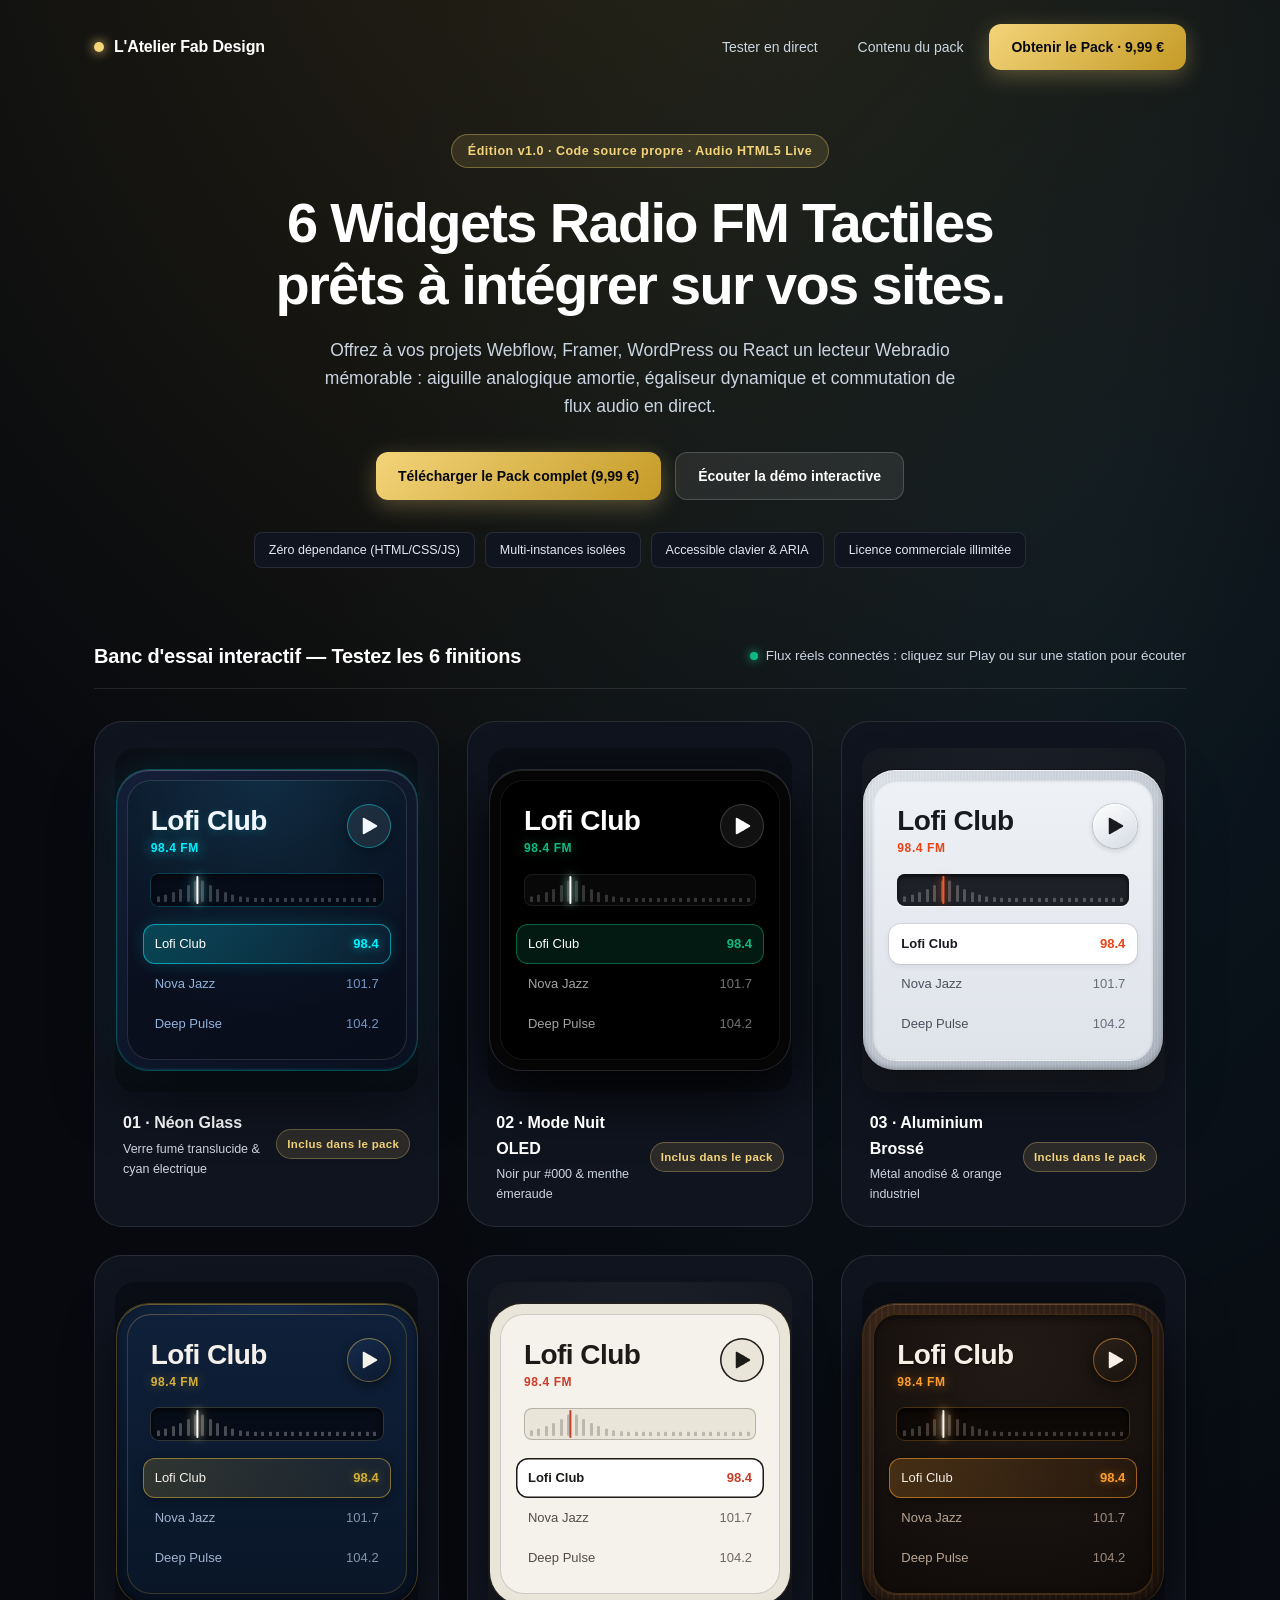
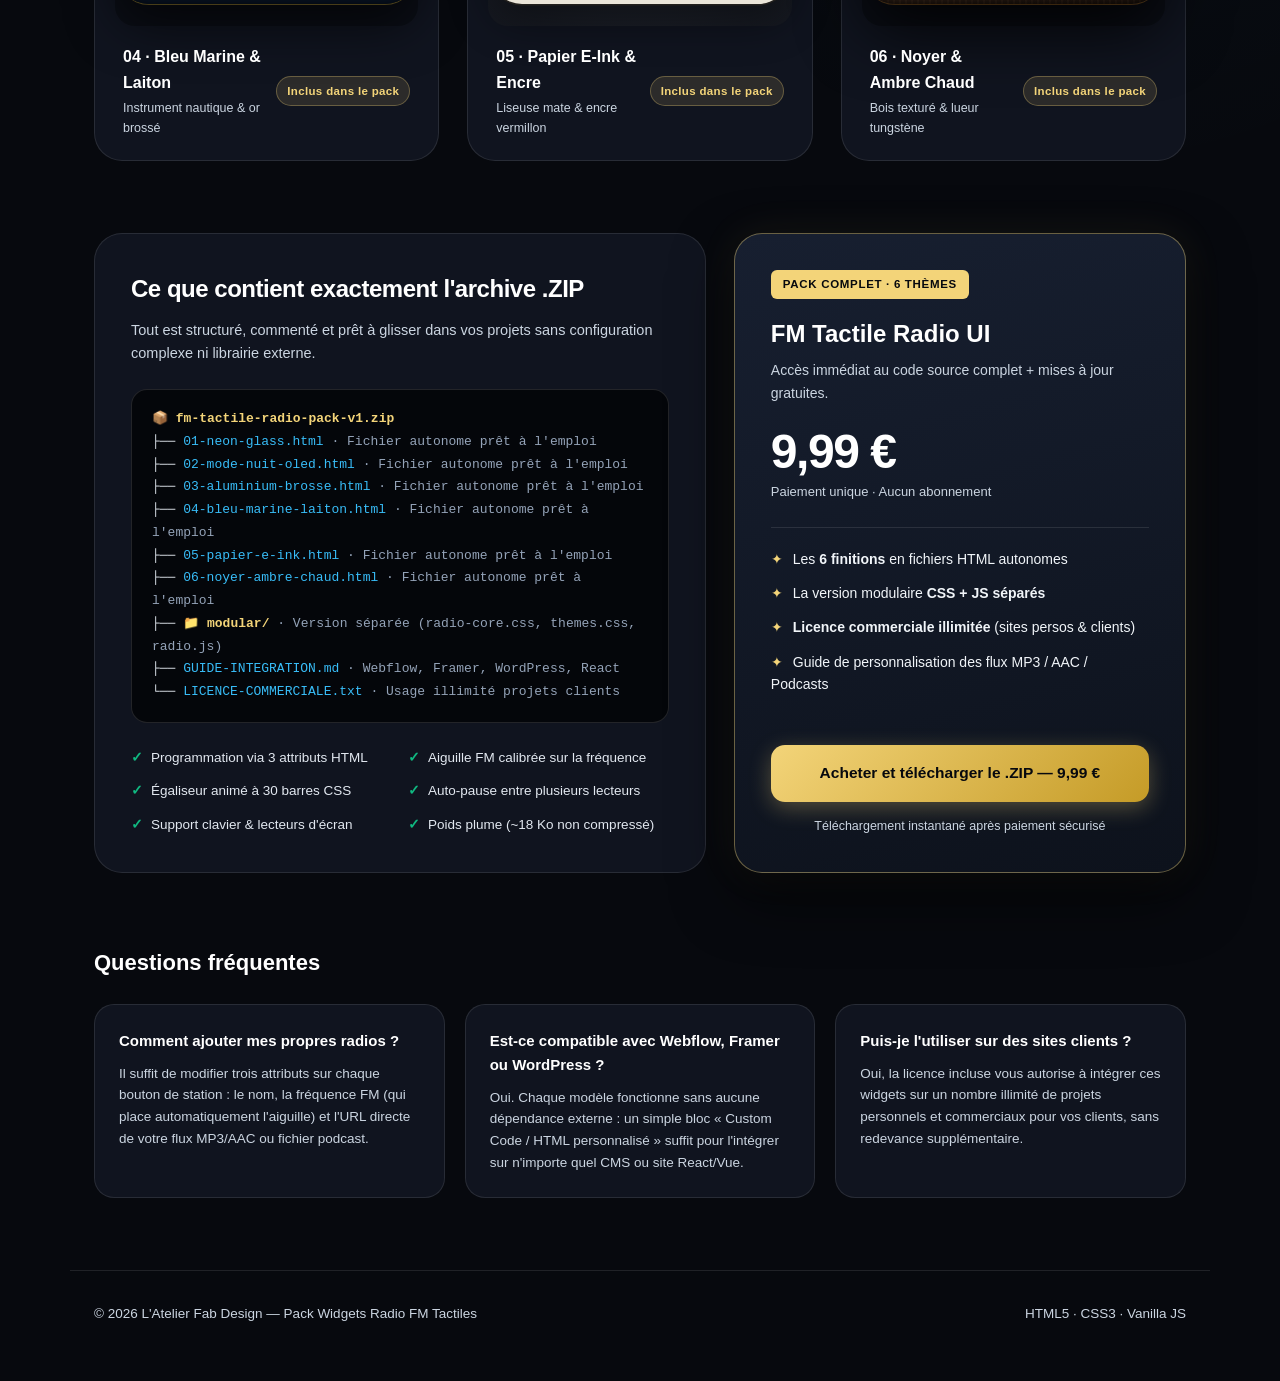
==== commit f225ee7c: "Add files via upload" ====
--- a/index.html
+++ b/index.html
@@ -6,14 +6,14 @@
   <title>FM Tactile UI — Pack de 6 Widgets Radio Interactifs (HTML/CSS/JS)</title>
   <style>
     :root {
-      --bg-page: #090b10;
-      --bg-surface: #11151f;
-      --bg-surface-hover: #161b28;
-      --border-subtle: rgba(255, 255, 255, 0.08);
-      --border-strong: rgba(255, 255, 255, 0.16);
-      --text-primary: #f8fafc;
-      --text-secondary: #94a3b8;
-      --accent-gold: #d4af37;
+      --bg-page: #07090e;
+      --bg-surface: #10141f;
+      --bg-surface-hover: #161c2a;
+      --border-subtle: rgba(255, 255, 255, 0.1);
+      --border-strong: rgba(255, 255, 255, 0.22);
+      --text-primary: #ffffff;
+      --text-secondary: #cbd5e1;
+      --accent-gold: #f3d479;
       --accent-cyan: #38bdf8;
       --accent-green: #10b981;
     }
@@ -31,12 +31,12 @@
     body {
       background-color: var(--bg-page);
       background-image:
-        radial-gradient(ellipse 80% 45% at 50% -10%, rgba(212, 175, 55, 0.14), transparent),
-        radial-gradient(ellipse 60% 40% at 85% 20%, rgba(56, 189, 248, 0.07), transparent);
+        radial-gradient(ellipse 80% 45% at 50% -10%, rgba(212, 175, 55, 0.16), transparent),
+        radial-gradient(ellipse 60% 40% at 85% 20%, rgba(56, 189, 248, 0.08), transparent);
       color: var(--text-primary);
       font-family: -apple-system, BlinkMacSystemFont, "Segoe UI", Roboto, Helvetica, Arial, sans-serif;
       -webkit-font-smoothing: antialiased;
-      line-height: 1.5;
+      line-height: 1.6;
     }
 
     /* Navigation commerciale */
@@ -55,7 +55,7 @@
       align-items: center;
       gap: 10px;
       font-weight: 700;
-      font-size: 15px;
+      font-size: 16px;
       letter-spacing: -0.01em;
       color: var(--text-primary);
       text-decoration: none;
@@ -72,22 +72,22 @@
     .nav-actions {
       display: flex;
       align-items: center;
-      gap: 10px;
+      gap: 12px;
     }
 
     .btn-ghost {
       color: var(--text-secondary);
       text-decoration: none;
-      font-size: 13px;
+      font-size: 14px;
       font-weight: 500;
       padding: 8px 14px;
       border-radius: 10px;
-      transition: color 180ms ease, background-color 180ms ease;
+      transition: color 180s ease, background-color 180ms ease;
     }
 
     .btn-ghost:hover {
       color: var(--text-primary);
-      background: rgba(255, 255, 255, 0.05);
+      background: rgba(255, 255, 255, 0.06);
     }
 
     @media (max-width: 640px) {
@@ -99,23 +99,23 @@
       align-items: center;
       justify-content: center;
       gap: 8px;
-      background: linear-gradient(135deg, #ecc965 0%, #c59b27 100%);
-      color: #090b10;
+      background: linear-gradient(135deg, #f3d479 0%, #c59b27 100%);
+      color: #07090e;
       font-weight: 700;
       font-size: 14px;
-      padding: 11px 20px;
+      padding: 12px 22px;
       border-radius: 12px;
       text-decoration: none;
       border: 0;
       cursor: pointer;
-      box-shadow: 0 6px 22px rgba(212, 175, 55, 0.28);
+      box-shadow: 0 6px 22px rgba(243, 212, 121, 0.3);
       transition: transform 180ms ease, box-shadow 180ms ease, filter 180ms ease;
     }
 
     .btn-primary:hover {
       transform: translateY(-1px);
-      box-shadow: 0 10px 28px rgba(212, 175, 55, 0.42);
-      filter: brightness(1.04);
+      box-shadow: 0 10px 28px rgba(243, 212, 121, 0.45);
+      filter: brightness(1.05);
     }
 
     .btn-secondary {
@@ -123,20 +123,20 @@
       align-items: center;
       justify-content: center;
       gap: 8px;
-      background: rgba(255, 255, 255, 0.06);
+      background: rgba(255, 255, 255, 0.08);
       color: var(--text-primary);
       font-weight: 600;
       font-size: 14px;
-      padding: 11px 20px;
+      padding: 12px 22px;
       border-radius: 12px;
       text-decoration: none;
-      border: 1px solid rgba(255, 255, 255, 0.14);
+      border: 1px solid rgba(255, 255, 255, 0.18);
       transition: background-color 180ms ease, border-color 180ms ease;
     }
 
     .btn-secondary:hover {
-      background: rgba(255, 255, 255, 0.11);
-      border-color: rgba(255, 255, 255, 0.25);
+      background: rgba(255, 255, 255, 0.14);
+      border-color: rgba(255, 255, 255, 0.3);
     }
 
     /* Hero Section */
@@ -151,41 +151,39 @@
       display: inline-flex;
       align-items: center;
       gap: 8px;
-      font-size: 12px;
+      font-size: 12.5px;
       font-weight: 600;
       letter-spacing: 0.04em;
       color: #f3d479;
-      background: rgba(212, 175, 55, 0.1);
-      border: 1px solid rgba(212, 175, 55, 0.3);
-      padding: 6px 14px;
+      background: rgba(243, 212, 121, 0.12);
+      border: 1px solid rgba(243, 212, 121, 0.35);
+      padding: 6px 16px;
       border-radius: 999px;
-      margin-bottom: 22px;
+      margin-bottom: 24px;
     }
 
     .hero h1 {
-      font-size: clamp(32px, 5vw, 54px);
+      font-size: clamp(34px, 5.5vw, 56px);
       font-weight: 800;
       letter-spacing: -0.03em;
-      line-height: 1.08;
-      margin-bottom: 18px;
-      background: linear-gradient(180deg, #ffffff 0%, #cbd5e1 100%);
-      -webkit-background-clip: text;
-      -webkit-text-fill-color: transparent;
+      line-height: 1.1;
+      margin-bottom: 20px;
+      color: #ffffff;
     }
 
     .hero p {
-      font-size: 17px;
+      font-size: 17.5px;
       color: var(--text-secondary);
-      max-width: 630px;
-      margin: 0 auto 28px;
+      max-width: 650px;
+      margin: 0 auto 32px;
     }
 
     .hero-ctas {
       display: flex;
       flex-wrap: wrap;
       justify-content: center;
-      gap: 12px;
-      margin-bottom: 28px;
+      gap: 14px;
+      margin-bottom: 32px;
     }
 
     .specs-bar {
@@ -196,12 +194,12 @@
     }
 
     .spec-chip {
-      font-size: 12px;
+      font-size: 12.5px;
       font-weight: 500;
-      color: #cbd5e1;
+      color: #e2e8f0;
       background: var(--bg-surface);
       border: 1px solid var(--border-subtle);
-      padding: 6px 12px;
+      padding: 7px 14px;
       border-radius: 8px;
     }
 
@@ -209,7 +207,7 @@
     .showcase-section {
       max-width: 1140px;
       margin: 0 auto;
-      padding: 16px 24px 72px;
+      padding: 24px 24px 72px;
     }
 
     .section-bar {
@@ -218,22 +216,23 @@
       align-items: center;
       justify-content: space-between;
       gap: 12px;
-      margin-bottom: 28px;
+      margin-bottom: 32px;
       padding-bottom: 16px;
       border-bottom: 1px solid var(--border-subtle);
     }
 
     .section-bar h2 {
-      font-size: 18px;
-      font-weight: 600;
+      font-size: 20px;
+      font-weight: 700;
       letter-spacing: -0.01em;
+      color: #ffffff;
     }
 
     .live-hint {
       display: inline-flex;
       align-items: center;
       gap: 8px;
-      font-size: 13px;
+      font-size: 13.5px;
       color: var(--text-secondary);
     }
 
@@ -275,11 +274,11 @@
       display: grid;
       place-items: center;
       margin-bottom: 18px;
-      background: rgba(0, 0, 0, 0.25);
+      background: rgba(0, 0, 0, 0.3);
     }
 
     .stage.stage-light {
-      background: radial-gradient(circle at 50% 50%, #2a2f3a 0%, #171a21 100%);
+      background: radial-gradient(circle at 50% 50%, #2a2f3a 0%, #151820 100%);
     }
 
     .card-footer {
@@ -294,23 +293,23 @@
     .card-meta h3 {
       font-size: 16px;
       font-weight: 600;
-      color: var(--text-primary);
+      color: #ffffff;
     }
 
     .card-meta p {
-      font-size: 12px;
+      font-size: 12.5px;
       color: var(--text-secondary);
-      margin-top: 2px;
+      margin-top: 3px;
     }
 
     .included-badge {
       flex: none;
-      font-size: 11px;
+      font-size: 11.5px;
       font-weight: 600;
       letter-spacing: 0.03em;
       color: #f3d479;
-      background: rgba(212, 175, 55, 0.1);
-      border: 1px solid rgba(212, 175, 55, 0.26);
+      background: rgba(243, 212, 121, 0.12);
+      border: 1px solid rgba(243, 212, 121, 0.3);
       padding: 5px 10px;
       border-radius: 999px;
     }
@@ -350,37 +349,38 @@
       font-weight: 700;
       letter-spacing: -0.02em;
       margin-bottom: 10px;
+      color: #ffffff;
     }
 
     .zip-card > p {
-      font-size: 14px;
+      font-size: 14.5px;
       color: var(--text-secondary);
       margin-bottom: 24px;
     }
 
     .zip-tree {
-      background: #07090e;
-      border: 1px solid rgba(255, 255, 255, 0.09);
+      background: #04060a;
+      border: 1px solid rgba(255, 255, 255, 0.12);
       border-radius: 16px;
       padding: 18px 20px;
       font-family: ui-monospace, SFMono-Regular, Menlo, Monaco, Consolas, monospace;
-      font-size: 12.5px;
+      font-size: 13px;
       line-height: 1.75;
-      color: #cbd5e1;
+      color: #e2e8f0;
       margin-bottom: 24px;
     }
 
     .zip-tree .folder { color: #f3d479; font-weight: 600; }
     .zip-tree .file { color: #38bdf8; }
-    .zip-tree .note { color: #64748b; }
+    .zip-tree .note { color: #94a3b8; }
 
     .features-list {
       list-style: none;
       display: grid;
       grid-template-columns: 1fr 1fr;
       gap: 12px 16px;
-      font-size: 13px;
-      color: #cbd5e1;
+      font-size: 13.5px;
+      color: #e2e8f0;
     }
 
     @media (max-width: 560px) {
@@ -398,9 +398,9 @@
 
     /* Carte Tarifaire */
     .pricing-card {
-      background: linear-gradient(165deg, #161c2a 0%, #0e121b 100%);
-      border: 1px solid rgba(212, 175, 55, 0.35);
-      box-shadow: 0 24px 60px rgba(0, 0, 0, 0.55), 0 0 40px rgba(212, 175, 55, 0.08);
+      background: linear-gradient(165deg, #171f30 0%, #0d121c 100%);
+      border: 1px solid rgba(243, 212, 121, 0.4);
+      box-shadow: 0 24px 60px rgba(0, 0, 0, 0.6), 0 0 40px rgba(243, 212, 121, 0.08);
       display: flex;
       flex-direction: column;
       justify-content: space-between;
@@ -409,25 +409,26 @@
     .pricing-badge {
       display: inline-block;
       align-self: flex-start;
-      font-size: 11px;
+      font-size: 11.5px;
       font-weight: 700;
       text-transform: uppercase;
       letter-spacing: 0.06em;
-      color: #090b10;
-      background: #ecc965;
-      padding: 4px 10px;
+      color: #07090e;
+      background: #f3d479;
+      padding: 5px 12px;
       border-radius: 6px;
       margin-bottom: 16px;
     }
 
     .pricing-card h3 {
-      font-size: 22px;
+      font-size: 24px;
       font-weight: 700;
       margin-bottom: 6px;
+      color: #ffffff;
     }
 
     .pricing-sub {
-      font-size: 13px;
+      font-size: 14px;
       color: var(--text-secondary);
       margin-bottom: 24px;
     }
@@ -440,7 +441,7 @@
     }
 
     .price-amount {
-      font-size: 46px;
+      font-size: 48px;
       font-weight: 800;
       letter-spacing: -0.03em;
       color: #ffffff;
@@ -448,7 +449,7 @@
     }
 
     .price-tax {
-      font-size: 12px;
+      font-size: 13px;
       color: var(--text-secondary);
       margin-bottom: 24px;
     }
@@ -457,9 +458,9 @@
       list-style: none;
       display: flex;
       flex-direction: column;
-      gap: 11px;
-      font-size: 13.5px;
-      color: #e2e8f0;
+      gap: 12px;
+      font-size: 14px;
+      color: #f1f5f9;
       margin-bottom: 28px;
       padding-top: 20px;
       border-top: 1px solid var(--border-subtle);
@@ -473,16 +474,16 @@
 
     .btn-buy-full {
       width: 100%;
-      padding: 15px 20px;
-      font-size: 15px;
+      padding: 16px 20px;
+      font-size: 15.5px;
       border-radius: 14px;
     }
 
     .guarantee-note {
       text-align: center;
-      font-size: 12px;
+      font-size: 12.5px;
       color: var(--text-secondary);
-      margin-top: 12px;
+      margin-top: 14px;
     }
 
     /* FAQ rapide */
@@ -493,14 +494,15 @@
     }
 
     .faq-section h2 {
-      font-size: 20px;
+      font-size: 22px;
       font-weight: 700;
-      margin-bottom: 20px;
+      margin-bottom: 24px;
+      color: #ffffff;
     }
 
     .faq-grid {
       display: grid;
-      grid-template-columns: repeat(auto-fit, minmax(260px, 1fr));
+      grid-template-columns: repeat(auto-fit, minmax(280px, 1fr));
       gap: 20px;
     }
 
@@ -508,34 +510,34 @@
       background: var(--bg-surface);
       border: 1px solid var(--border-subtle);
       border-radius: 20px;
-      padding: 22px;
+      padding: 24px;
     }
 
     .faq-item h3 {
-      font-size: 14px;
+      font-size: 15px;
       font-weight: 600;
-      color: var(--text-primary);
-      margin-bottom: 8px;
+      color: #ffffff;
+      margin-bottom: 10px;
     }
 
     .faq-item p {
-      font-size: 13px;
+      font-size: 13.5px;
       color: var(--text-secondary);
-      line-height: 1.55;
+      line-height: 1.6;
     }
 
     /* Footer */
     footer {
       max-width: 1140px;
       margin: 0 auto;
-      padding: 28px 24px 48px;
+      padding: 32px 24px 56px;
       border-top: 1px solid var(--border-subtle);
       display: flex;
       flex-wrap: wrap;
       justify-content: space-between;
       align-items: center;
       gap: 16px;
-      font-size: 13px;
+      font-size: 13.5px;
       color: var(--text-secondary);
     }
 
@@ -775,9 +777,9 @@
     .theme-neon-glass .tuner .bar { background: rgba(240, 247, 255, 0.22); }
     .theme-neon-glass .tuner[data-playing="true"] .bar { background: linear-gradient(to top, #0284c7, #00f0ff); }
     .theme-neon-glass .tuner .needle { background: #ffffff; box-shadow: 0 0 8px #ffffff, 0 0 16px #00f0ff; }
-    .theme-neon-glass .row { color: #7e95b8; }
+    .theme-neon-glass .row { color: #93b1db; }
     .theme-neon-glass .row[aria-checked="true"] { color: #ffffff; }
-    .theme-neon-glass .row .f { color: #647b9c; }
+    .theme-neon-glass .row .f { color: #7695c4; }
     .theme-neon-glass .row[aria-checked="true"] .f { color: #00f0ff; font-weight: 600; text-shadow: 0 0 10px rgba(0, 240, 255, 0.6); }
     @media (hover: hover) and (pointer: fine) { .theme-neon-glass .row:hover { color: #f0f7ff; } }
     .theme-neon-glass button:focus-visible { outline: 2px solid #00f0ff; outline-offset: 2px; }
@@ -798,11 +800,11 @@
     .theme-oled-dark .tuner .bar { background: rgba(255, 255, 255, 0.18); }
     .theme-oled-dark .tuner[data-playing="true"] .bar { background: linear-gradient(to top, #059669, #34d399); }
     .theme-oled-dark .tuner .needle { background: #ffffff; box-shadow: 0 0 8px #ffffff, 0 0 12px #10b981; }
-    .theme-oled-dark .row { color: #737373; }
+    .theme-oled-dark .row { color: #a3a3a3; }
     .theme-oled-dark .row[aria-checked="true"] { color: #ffffff; }
-    .theme-oled-dark .row .f { color: #525252; }
+    .theme-oled-dark .row .f { color: #737373; }
     .theme-oled-dark .row[aria-checked="true"] .f { color: #10b981; font-weight: 600; }
-    @media (hover: hover) and (pointer: fine) { .theme-oled-dark .row:hover { color: #e5e5e5; } }
+    @media (hover: hover) and (pointer: fine) { .theme-oled-dark .row:hover { color: #f5f5f5; } }
     .theme-oled-dark button:focus-visible { outline: 2px solid #10b981; outline-offset: 2px; }
 
     /* THÈME 3 : ALUMINIUM BROSSÉ */
@@ -821,9 +823,9 @@
     .theme-brushed-alu .tuner .bar { background: rgba(255, 255, 255, 0.24); }
     .theme-brushed-alu .tuner[data-playing="true"] .bar { background: linear-gradient(to top, #ea4315, #ff8a65); }
     .theme-brushed-alu .tuner .needle { background: #ff5722; box-shadow: 0 0 8px rgba(255, 87, 34, 0.9); }
-    .theme-brushed-alu .row { color: #5c6370; }
+    .theme-brushed-alu .row { color: #4a505c; }
     .theme-brushed-alu .row[aria-checked="true"] { color: #181a1f; font-weight: 600; }
-    .theme-brushed-alu .row .f { color: #7a8291; }
+    .theme-brushed-alu .row .f { color: #656d7d; }
     .theme-brushed-alu .row[aria-checked="true"] .f { color: #ea4315; font-weight: 700; }
     @media (hover: hover) and (pointer: fine) { .theme-brushed-alu .row:hover { color: #181a1f; } }
     .theme-brushed-alu button:focus-visible { outline: 2px solid #ea4315; outline-offset: 2px; }
@@ -844,9 +846,9 @@
     .theme-navy-brass .tuner .bar { background: rgba(244, 241, 234, 0.28); }
     .theme-navy-brass .tuner[data-playing="true"] .bar { background: linear-gradient(to top, #d4af37, #fff7df); }
     .theme-navy-brass .tuner .needle { background: #ffffff; box-shadow: 0 0 8px #ffffff, 0 0 14px #d4af37; }
-    .theme-navy-brass .row { color: #8899b2; }
+    .theme-navy-brass .row { color: #a1b3cd; }
     .theme-navy-brass .row[aria-checked="true"] { color: #f4f1ea; }
-    .theme-navy-brass .row .f { color: #8899b2; }
+    .theme-navy-brass .row .f { color: #8495ad; }
     .theme-navy-brass .row[aria-checked="true"] .f { color: #d4af37; font-weight: 600; text-shadow: 0 0 10px rgba(212, 175, 55, 0.45); }
     @media (hover: hover) and (pointer: fine) { .theme-navy-brass .row:hover { color: #f4f1ea; } }
     .theme-navy-brass button:focus-visible { outline: 2px solid #d4af37; outline-offset: 2px; }
@@ -867,9 +869,9 @@
     .theme-e-ink .tuner .bar { background: rgba(28, 27, 24, 0.22); }
     .theme-e-ink .tuner[data-playing="true"] .bar { background: #1c1b18; }
     .theme-e-ink .tuner .needle { background: #c83e2b; width: 2.5px; }
-    .theme-e-ink .row { color: #635f57; }
+    .theme-e-ink .row { color: #524e46; }
     .theme-e-ink .row[aria-checked="true"] { color: #1c1b18; font-weight: 600; }
-    .theme-e-ink .row .f { color: #7d786e; }
+    .theme-e-ink .row .f { color: #6e695f; }
     .theme-e-ink .row[aria-checked="true"] .f { color: #c83e2b; font-weight: 700; }
     @media (hover: hover) and (pointer: fine) { .theme-e-ink .row:hover { color: #1c1b18; } }
     .theme-e-ink button:focus-visible { outline: 2px solid #c83e2b; outline-offset: 2px; }
@@ -890,9 +892,9 @@
     .theme-walnut-amber .tuner .bar { background: rgba(247, 239, 229, 0.22); }
     .theme-walnut-amber .tuner[data-playing="true"] .bar { background: linear-gradient(to top, #ff7b00, #ffd494); }
     .theme-walnut-amber .tuner .needle { background: #fff9f0; box-shadow: 0 0 8px #fff9f0, 0 0 14px #ff9e2c, 0 0 20px rgba(255, 123, 0, 0.65); }
-    .theme-walnut-amber .row { color: #a69584; }
+    .theme-walnut-amber .row { color: #b8a694; }
     .theme-walnut-amber .row[aria-checked="true"] { color: #f7efe5; }
-    .theme-walnut-amber .row .f { color: #8f7e6e; }
+    .theme-walnut-amber .row .f { color: #9c8b7c; }
     .theme-walnut-amber .row[aria-checked="true"] .f { color: #ff9e2c; font-weight: 600; text-shadow: 0 0 10px rgba(255, 158, 44, 0.5); }
     @media (hover: hover) and (pointer: fine) { .theme-walnut-amber .row:hover { color: #f7efe5; } }
     .theme-walnut-amber button:focus-visible { outline: 2px solid #ff9e2c; outline-offset: 2px; }
@@ -1208,14 +1210,14 @@
       </div>
 
       <div>
-        <!-- Remplacez le href="#" par votre URL produit Gumroad ou Lemon Squeezy -->
-        <a href="#" class="btn-primary btn-buy-full" id="checkout-button">Acheter et télécharger le .ZIP — 9,99 €</a>
+        <!-- Remplacez le href="#" par votre lien de paiement Stripe (ex: https://buy.stripe.com/xxxxxx) -->
+        <a href="https://buy.stripe.com/28EfZh2Foagi3CA9Uaffy00" class="btn-primary btn-buy-full" id="checkout-button">Acheter et télécharger le .ZIP — 9,99 €</a>
         <p class="guarantee-note">Téléchargement instantané après paiement sécurisé</p>
       </div>
     </aside>
   </section>
 
-  <!-- FAQ RAPIDE POUR LEVER LES FREINS -->
+  <!-- FAQ RAPIDE -->
   <section class="faq-section">
     <h2>Questions fréquentes</h2>
     <div class="faq-grid">
